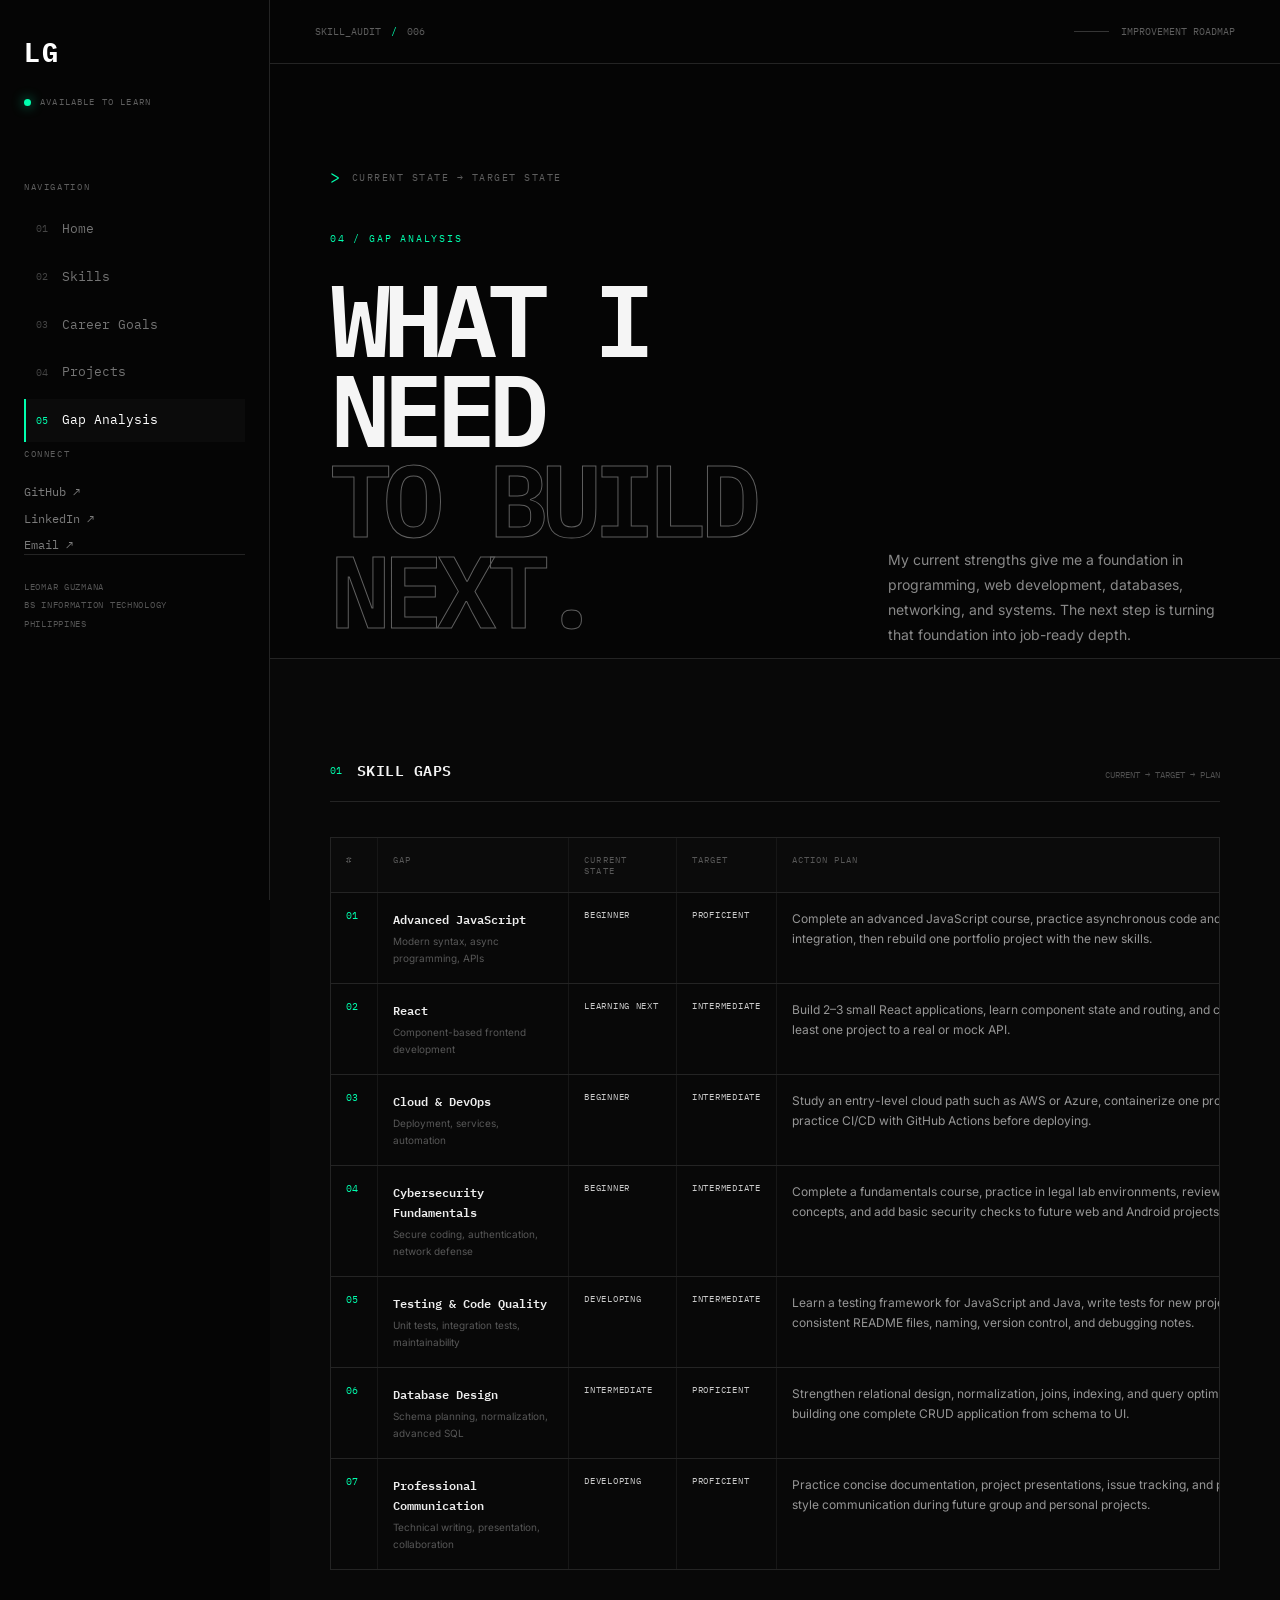
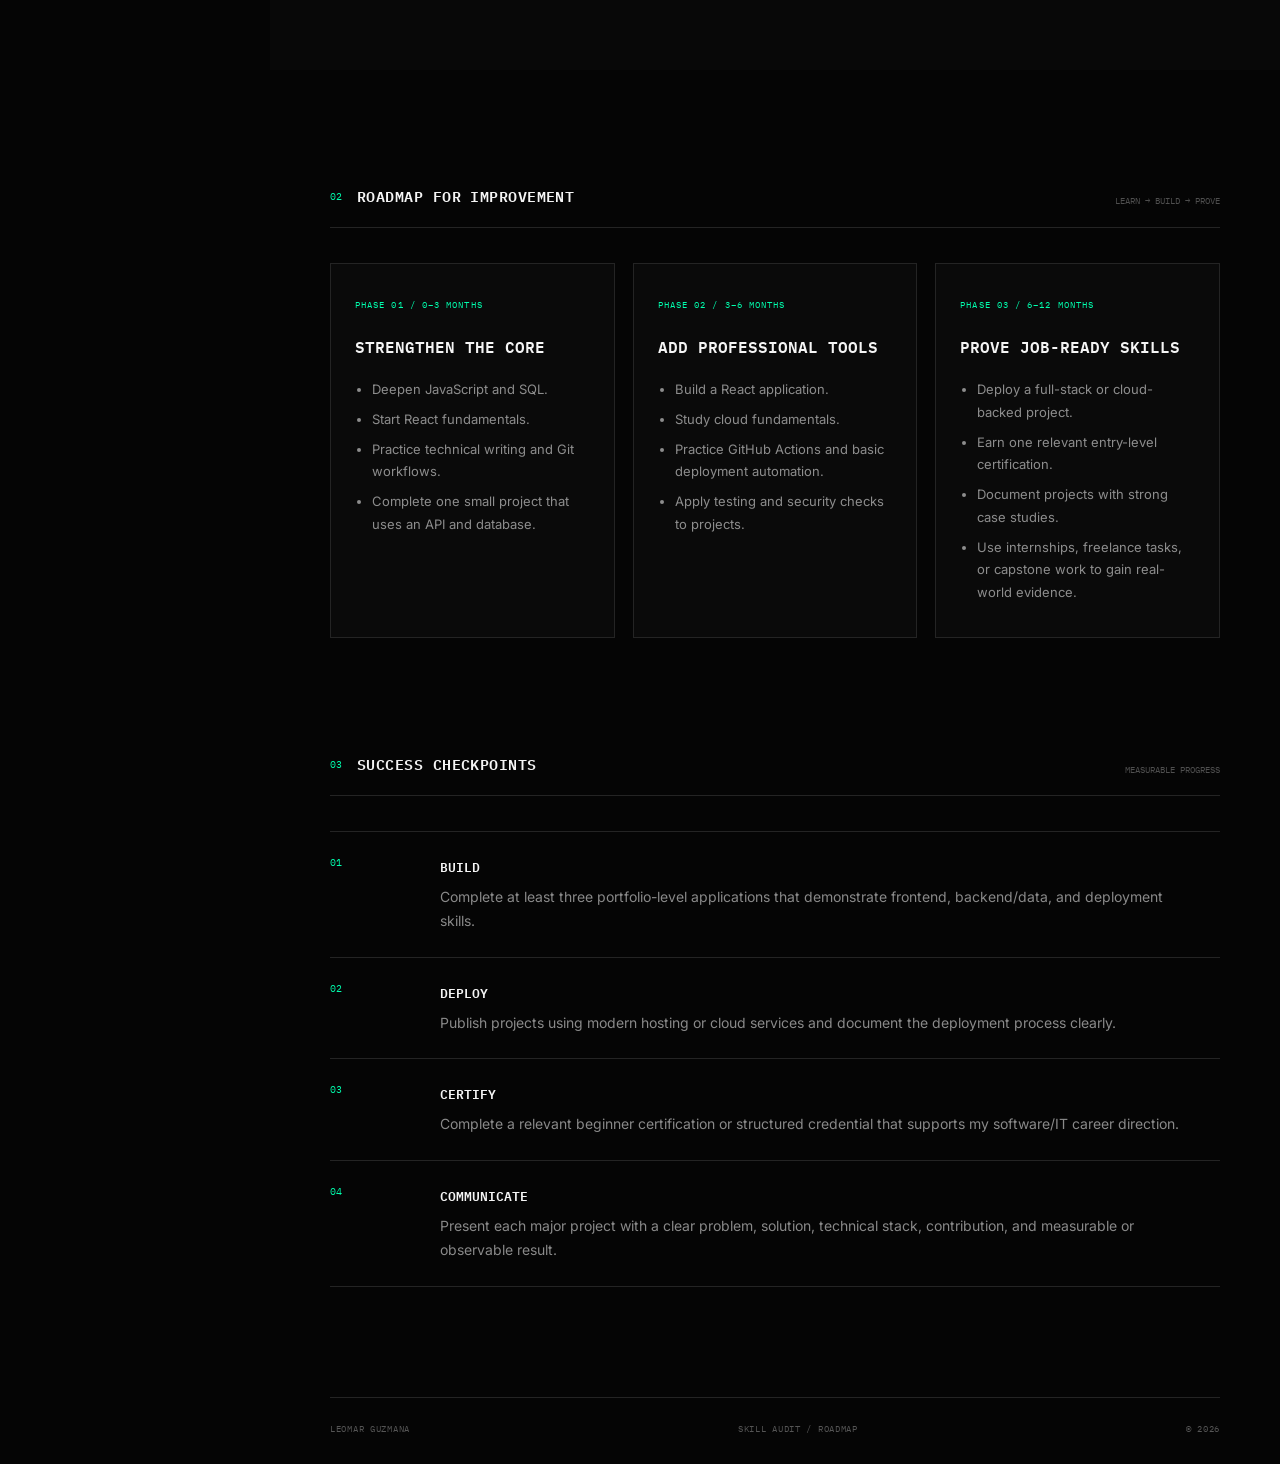
==== gap-analysis.html @ e8f3a8c8 "Update gap-analysis.html" ====
<!DOCTYPE html>
<html lang="en">
<head>
    <meta charset="UTF-8">
    <meta name="viewport" content="width=device-width, initial-scale=1.0">
    <title>Gap Analysis | Leomar Guzmana</title>
    <link rel="preconnect" href="https://fonts.googleapis.com">
    <link rel="preconnect" href="https://fonts.gstatic.com" crossorigin>
    <link href="https://fonts.googleapis.com/css2?family=IBM+Plex+Mono:wght@400;500;600;700&family=Inter:wght@400;500;600&display=swap" rel="stylesheet">
    <link rel="stylesheet" href="css/style.css">
    <link rel="stylesheet" href="css/additions.css">
</head>
<body>
    <div class="background-grid" aria-hidden="true"></div>

    <aside class="sidebar">
        <div class="sidebar-top">
            <a href="index.html" class="logo"<span class="logo-bracket"></span>LG<span class="logo-bracket"></span></a>
            <div class="sidebar-status"><span class="status-dot"></span> AVAILABLE TO LEARN</div>
        </div>

        <nav class="navigation" aria-label="Primary navigation">
            <div class="nav-title">NAVIGATION</div>
            <a href="index.html" class="nav-link"><span class="nav-number">01</span> Home</a>
            <a href="skills.html" class="nav-link"><span class="nav-number">02</span> Skills</a>
            <a href="goals.html" class="nav-link"><span class="nav-number">03</span> Career Goals</a>
            <a href="projects.html" class="nav-link"><span class="nav-number">04</span> Projects</a>
            <a href="gap-analysis.html" class="nav-link"><span class="nav-number">05</span> Gap Analysis</a>
            
        <div class="sidebar-social">

            <p class="nav-title">
                CONNECT
            </p>

            <a
                href="https://github.com/Leomar030705"
                target="_blank"
                rel="noopener noreferrer"
            >
                GitHub ↗
            </a>

            <a
                href="https://www.linkedin.com/in/leomar-guzmana-210b303a2"
                target="_blank"
                rel="noopener noreferrer"
            >
                LinkedIn ↗
            </a>

            <a href="mailto:guzmanaleomar@gmail.com">
                Email ↗
            </a>

        </div>

        <div class="sidebar-footer">
            <span>LEOMAR GUZMANA</span>
            <span>BS INFORMATION TECHNOLOGY</span>
            <span>PHILIPPINES</span>
        </div>
    </aside>

    <main class="main">
        <div class="top-bar">
            <div class="breadcrumb"><span>SKILL_AUDIT</span><span class="slash">/</span><span>006</span></div>
            <div class="top-right"><span class="top-line"></span><span>IMPROVEMENT ROADMAP</span></div>
        </div>

        <section class="hero page-hero">
            <div class="hero-label"><span class="terminal-symbol">&gt;</span> CURRENT STATE → TARGET STATE</div>
            <div class="page-hero-title-row">
                <div>
                    <div class="hero-small">04 / GAP ANALYSIS</div>
                    <h1>WHAT I NEED<br><span>TO BUILD NEXT.</span></h1>
                </div>
                <div class="hero-side-note">
                    <p>My current strengths give me a foundation in programming, web development, databases, networking, and systems. The next step is turning that foundation into job-ready depth.</p>
                </div>
            </div>
        </section>

        <section class="section gap-section">
            <div class="section-heading"><div><span class="section-index">01</span><h2>SKILL GAPS</h2></div><p>CURRENT → TARGET → PLAN</p></div>
            <div class="gap-table-wrap">
                <table class="gap-table">
                    <thead><tr><th>#</th><th>GAP</th><th>CURRENT STATE</th><th>TARGET</th><th>ACTION PLAN</th></tr></thead>
                    <tbody>
                        <tr><td>01</td><td><strong>Advanced JavaScript</strong><small>Modern syntax, async programming, APIs</small></td><td>BEGINNER</td><td>PROFICIENT</td><td>Complete an advanced JavaScript course, practice asynchronous code and API integration, then rebuild one portfolio project with the new skills.</td></tr>
                        <tr><td>02</td><td><strong>React</strong><small>Component-based frontend development</small></td><td>LEARNING NEXT</td><td>INTERMEDIATE</td><td>Build 2–3 small React applications, learn component state and routing, and connect at least one project to a real or mock API.</td></tr>
                        <tr><td>03</td><td><strong>Cloud &amp; DevOps</strong><small>Deployment, services, automation</small></td><td>BEGINNER</td><td>INTERMEDIATE</td><td>Study an entry-level cloud path such as AWS or Azure, containerize one project, and practice CI/CD with GitHub Actions before deploying.</td></tr>
                        <tr><td>04</td><td><strong>Cybersecurity Fundamentals</strong><small>Secure coding, authentication, network defense</small></td><td>BEGINNER</td><td>INTERMEDIATE</td><td>Complete a fundamentals course, practice in legal lab environments, review OWASP concepts, and add basic security checks to future web and Android projects.</td></tr>
                        <tr><td>05</td><td><strong>Testing &amp; Code Quality</strong><small>Unit tests, integration tests, maintainability</small></td><td>DEVELOPING</td><td>INTERMEDIATE</td><td>Learn a testing framework for JavaScript and Java, write tests for new projects, and use consistent README files, naming, version control, and debugging notes.</td></tr>
                        <tr><td>06</td><td><strong>Database Design</strong><small>Schema planning, normalization, advanced SQL</small></td><td>INTERMEDIATE</td><td>PROFICIENT</td><td>Strengthen relational design, normalization, joins, indexing, and query optimization by building one complete CRUD application from schema to UI.</td></tr>
                        <tr><td>07</td><td><strong>Professional Communication</strong><small>Technical writing, presentation, collaboration</small></td><td>DEVELOPING</td><td>PROFICIENT</td><td>Practice concise documentation, project presentations, issue tracking, and pull-request style communication during future group and personal projects.</td></tr>
                    </tbody>
                </table>
            </div>
        </section>

        <section class="section roadmap-section">
            <div class="section-heading"><div><span class="section-index">02</span><h2>ROADMAP FOR IMPROVEMENT</h2></div><p>LEARN → BUILD → PROVE</p></div>
            <div class="roadmap-grid">
                <article class="roadmap-card"><span class="roadmap-time">PHASE 01 / 0–3 MONTHS</span><h3>STRENGTHEN THE CORE</h3><ul><li>Deepen JavaScript and SQL.</li><li>Start React fundamentals.</li><li>Practice technical writing and Git workflows.</li><li>Complete one small project that uses an API and database.</li></ul></article>
                <article class="roadmap-card"><span class="roadmap-time">PHASE 02 / 3–6 MONTHS</span><h3>ADD PROFESSIONAL TOOLS</h3><ul><li>Build a React application.</li><li>Study cloud fundamentals.</li><li>Practice GitHub Actions and basic deployment automation.</li><li>Apply testing and security checks to projects.</li></ul></article>
                <article class="roadmap-card"><span class="roadmap-time">PHASE 03 / 6–12 MONTHS</span><h3>PROVE JOB-READY SKILLS</h3><ul><li>Deploy a full-stack or cloud-backed project.</li><li>Earn one relevant entry-level certification.</li><li>Document projects with strong case studies.</li><li>Use internships, freelance tasks, or capstone work to gain real-world evidence.</li></ul></article>
            </div>
        </section>

        <section class="section target-section">
            <div class="section-heading"><div><span class="section-index">03</span><h2>SUCCESS CHECKPOINTS</h2></div><p>MEASURABLE PROGRESS</p></div>
            <div class="checkpoint-list">
                <div class="checkpoint"><span>01</span><div><h3>BUILD</h3><p>Complete at least three portfolio-level applications that demonstrate frontend, backend/data, and deployment skills.</p></div></div>
                <div class="checkpoint"><span>02</span><div><h3>DEPLOY</h3><p>Publish projects using modern hosting or cloud services and document the deployment process clearly.</p></div></div>
                <div class="checkpoint"><span>03</span><div><h3>CERTIFY</h3><p>Complete a relevant beginner certification or structured credential that supports my software/IT career direction.</p></div></div>
                <div class="checkpoint"><span>04</span><div><h3>COMMUNICATE</h3><p>Present each major project with a clear problem, solution, technical stack, contribution, and measurable or observable result.</p></div></div>
            </div>
        </section>

        <footer class="site-footer">
            <span>LEOMAR GUZMANA</span><span>SKILL AUDIT / ROADMAP</span><span>© <span class="current-year"></span></span>
        </footer>
    </main>
    <script src="js/script.js"></script>
</body>
</html>
---- css/style.css ----
* {
    box-sizing: border-box;
    margin: 0;
    padding: 0;
}

html {
    scroll-behavior: smooth;
    background: #050505;
}

body {
    background: #050505;
    color: #f5f5f5;
    font-family: "Inter", sans-serif;
    line-height: 1.6;
    overflow-x: hidden;
}

a {
    color: inherit;
    text-decoration: none;
}

button,
input,
textarea {
    font: inherit;
}


:root {

    --background: #050505;
    --surface: #0b0b0b;
    --surface-2: #101010;

    --border: #242424;
    --border-light: #313131;

    --white: #ffffff;
    --text: #eeeeee;
    --muted: #8c8c8c;
    --muted-2: #5e5e5e;

    --green: #00ffae;
    --cyan: #55e8ff;
    --purple: #a98bff;
    --blue: #4d8dff;

    --sidebar-width: 270px;

}


.background-grid {

    position: fixed;

    inset: 0;

    pointer-events: none;

    z-index: 0;

    opacity: 0.15;

    background-image:
        linear-gradient(
            rgba(255, 255, 255, 0.035) 1px,
            transparent 1px
        ),
        linear-gradient(
            90deg,
            rgba(255, 255, 255, 0.035) 1px,
            transparent 1px
        );

    background-size: 60px 60px;

}


.sidebar {

    position: fixed;

    left: 0;
    top: 0;
    bottom: 0;

    width: var(--sidebar-width);

    background: #050505;

    border-right: 1px solid var(--border);

    padding: 30px 24px;

    display: flex;

    flex-direction: column;

    z-index: 100;

}



.sidebar-top {

    margin-bottom: 70px;

}

.logo {

    display: inline-block;

    font-family: "IBM Plex Mono", monospace;

    font-size: 27px;

    font-weight: 700;

    letter-spacing: 2px;

    color: var(--white);

    margin-bottom: 22px;

}

.logo-bracket {

    color: var(--green);

}


.sidebar-status {

    display: flex;

    align-items: center;

    gap: 9px;

    color: var(--muted-2);

    font-family: "IBM Plex Mono", monospace;

    font-size: 9px;

    letter-spacing: 0.13em;

}


.status-dot {

    width: 7px;

    height: 7px;

    background: var(--green);

    border-radius: 50%;

    box-shadow: 0 0 12px rgba(0, 255, 174, 0.7);

}




.navigation {

    margin-bottom: 45px;

}


.nav-title {

    color: var(--muted-2);

    font-family: "IBM Plex Mono", monospace;

    font-size: 9px;

    letter-spacing: 0.18em;

    margin-bottom: 14px;

}


.nav-link {

    position: relative;

    display: flex;

    align-items: center;

    gap: 14px;

    width: 100%;

    padding: 11px 10px;

    margin-bottom: 5px;

    color: #747474;

    border-left: 2px solid transparent;

    font-family: "IBM Plex Mono", monospace;

    font-size: 13px;

    transition: 0.25s ease;

}


.nav-number {

    color: #454545;

    font-size: 10px;

}


.nav-link:hover {

    color: var(--white);

    background: #0b0b0b;

}


.nav-link:hover .nav-number {

    color: var(--green);

}


.nav-link.active {

    color: var(--white);

    background: #0b0b0b;

    border-left-color: var(--green);

}


.nav-link.active .nav-number {

    color: var(--green);

}



.sidebar-social {

    display: flex;

    flex-direction: column;

    gap: 7px;

}


.sidebar-social a {

    color: #7c7c7c;

    font-family: "IBM Plex Mono", monospace;

    font-size: 12px;

    transition: 0.2s ease;

}


.sidebar-social a:hover {

    color: var(--green);

    transform: translateX(4px);

}


/* sidebar footer */

.sidebar-footer {

    margin-top: auto;

    padding-top: 25px;

    border-top: 1px solid var(--border);

    display: flex;

    flex-direction: column;

    gap: 4px;

    color: #555;

    font-family: "IBM Plex Mono", monospace;

    font-size: 9px;

    letter-spacing: 0.08em;

}


.main {

    position: relative;

    z-index: 1;

    margin-left: var(--sidebar-width);

    min-height: 100vh;

}


.top-bar {

    height: 64px;

    border-bottom: 1px solid var(--border);

    display: flex;

    align-items: center;

    justify-content: space-between;

    padding: 0 45px;

    color: var(--muted-2);

    font-family: "IBM Plex Mono", monospace;

    font-size: 10px;

}


.breadcrumb {

    display: flex;

    gap: 10px;

}


.slash {

    color: var(--green);

}


.top-right {

    display: flex;

    align-items: center;

    gap: 12px;

}


.top-line {

    display: block;

    width: 35px;

    height: 1px;

    background: #353535;

}


.hero {

    padding: 80px 60px 0;

}


.hero-label {

    display: flex;

    align-items: center;

    gap: 10px;

    color: var(--muted-2);

    font-family: "IBM Plex Mono", monospace;

    font-size: 10px;

    letter-spacing: 0.15em;

    margin-bottom: 40px;

}


.terminal-symbol {

    color: var(--green);

    font-size: 17px;

}


.hero-main {

    display: grid;

    grid-template-columns: 1.3fr 0.7fr;

    gap: 60px;

    align-items: end;

}


.hero-small {

    color: var(--green);

    font-family: "IBM Plex Mono", monospace;

    font-size: 10px;

    letter-spacing: 0.18em;

    margin-bottom: 20px;

}


.hero h1 {

    font-family: "IBM Plex Mono", monospace;

    font-size: clamp(4rem, 8vw, 9rem);

    line-height: 0.88;

    letter-spacing: -0.08em;

    font-weight: 600;

}


.hero h1 span {

    color: transparent;

    -webkit-text-stroke: 1px #6d6d6d;

}


.hero-role {

    display: flex;

    align-items: center;

    gap: 15px;

    margin-top: 35px;

}


.role-line {

    width: 45px;

    height: 1px;

    background: var(--green);

}


.hero-role p {

    color: #a0a0a0;

    font-family: "IBM Plex Mono", monospace;

    font-size: 11px;

    line-height: 1.7;

}


.terminal-card {

    border: 1px solid #292929;

    background: #080808;

    box-shadow:
        0 30px 70px rgba(0, 0, 0, 0.45);

}


.terminal-header {

    display: flex;

    align-items: center;

    justify-content: space-between;

    padding: 12px 15px;

    border-bottom: 1px solid #252525;

    color: #686868;

    font-family: "IBM Plex Mono", monospace;

    font-size: 9px;

}


.terminal-dots {

    display: flex;

    gap: 5px;

}


.terminal-dots span {

    width: 6px;

    height: 6px;

    border-radius: 50%;

    background: #414141;

}


.terminal-body {

    padding: 25px 22px;

    font-family: "IBM Plex Mono", monospace;

    font-size: 11px;

}


.terminal-body p {

    margin-bottom: 11px;

    color: #666;

}


.terminal-key {

    color: var(--cyan);

}


.terminal-value {

    color: #d8d8d8;

}


.terminal-green {

    color: var(--green);

}


.terminal-cursor {

    margin-top: 18px;

    color: var(--green);

    animation: cursorBlink 1s infinite;

}


@keyframes cursorBlink {

    0%,
    45% {
        opacity: 1;
    }

    46%,
    100% {
        opacity: 0;
    }

}


.hero-introduction {

    margin-top: 75px;

    padding: 25px 0;

    border-top: 1px solid var(--border);

    border-bottom: 1px solid var(--border);

    display: grid;

    grid-template-columns: 100px 1fr;

    gap: 30px;

}


.intro-number {

    color: var(--green);

    font-family: "IBM Plex Mono", monospace;

    font-size: 10px;

}


.hero-introduction p {

    max-width: 760px;

    color: #999;

    font-size: 16px;

}


.section {

    padding: 115px 60px 0;

}


.section-heading {

    display: flex;

    justify-content: space-between;

    align-items: end;

    margin-bottom: 35px;

    padding-bottom: 18px;

    border-bottom: 1px solid var(--border);

}


.section-heading > div {

    display: flex;

    align-items: center;

    gap: 15px;

}


.section-index {

    color: var(--green);

    font-family: "IBM Plex Mono", monospace;

    font-size: 10px;

}


.section-heading h2 {

    font-family: "IBM Plex Mono", monospace;

    font-size: 15px;

    font-weight: 600;

    letter-spacing: 0.03em;

}


.section-heading p {

    color: #4f4f4f;

    font-family: "IBM Plex Mono", monospace;

    font-size: 9px;

}


.project-bento {

    display: grid;

    grid-template-columns: repeat(2, minmax(0, 1fr));

    gap: 18px;

}


.project {

    position: relative;

    min-height: 330px;

    padding: 28px;

    background: rgba(10, 10, 10, 0.88);

    border: 1px solid #242424;

    overflow: hidden;

    transition:
        transform 0.3s ease,
        border-color 0.3s ease,
        background 0.3s ease;

}


.project::after {

    content: "";

    position: absolute;

    right: -70px;
    bottom: -80px;

    width: 190px;
    height: 190px;

    border-radius: 50%;

    border: 1px solid #1f1f1f;

    transition: 0.3s ease;

}


.project:hover {

    transform: translateY(-5px);

    border-color: #414141;

    background: #0d0d0d;

}


.project:hover::after {

    border-color: rgba(0, 255, 174, 0.35);

}


.project-large {

    min-height: 400px;

}


.project-wide {

    grid-column: span 2;

}


.project-number {

    position: absolute;

    right: 25px;
    top: 22px;

    color: #343434;

    font-family: "IBM Plex Mono", monospace;

    font-size: 10px;

}


.project-type {

    color: #555;

    font-family: "IBM Plex Mono", monospace;

    font-size: 9px;

    letter-spacing: 0.15em;

}


.project-content {

    position: absolute;

    left: 28px;
    right: 28px;
    bottom: 75px;

}


.project-icon {

    width: 48px;
    height: 48px;

    display: grid;

    place-items: center;

    margin-bottom: 20px;

    color: #fff;

    font-family: "IBM Plex Mono", monospace;

    font-size: 12px;

    font-weight: 600;

}


.green-bg {

    background: #075b44;

}


.blue-bg {

    background: #19458c;

}


.cyan-bg {

    background: #176978;

}


.purple-bg {

    background: #4d388c;

}


.project h3 {

    font-family: "IBM Plex Mono", monospace;

    font-size: 23px;

    line-height: 1.2;

    margin-bottom: 12px;

}


.project p {

    color: #858585;

    font-size: 13px;

    max-width: 560px;

}


.project-tags {

    position: absolute;

    left: 28px;
    bottom: 25px;

    display: flex;

    flex-wrap: wrap;

    gap: 8px;

}


.project-tags span {

    padding: 6px 9px;

    border: 1px solid #2b2b2b;

    background: #0c0c0c;

    color: #797979;

    font-family: "IBM Plex Mono", monospace;

    font-size: 8px;

}


.about-section {

    margin-top: 115px;

    padding: 75px 60px;

    display: grid;

    grid-template-columns: 1fr 1fr;

    gap: 80px;

    border-top: 1px solid var(--border);

    border-bottom: 1px solid var(--border);

    background: #080808;

}


.about-left h2 {

    margin-top: 20px;

    font-family: "IBM Plex Mono", monospace;

    font-size: clamp(3rem, 5vw, 6rem);

    line-height: 0.9;

    letter-spacing: -0.07em;

}


.about-left h2 span {

    color: transparent;

    -webkit-text-stroke: 1px #656565;

}


.about-right {

    padding-top: 10px;

}


.about-right p {

    max-width: 610px;

    color: #858585;

    font-size: 15px;

    margin-bottom: 20px;

}


.about-right .about-lead {

    color: #eee;

    font-size: 20px;

    line-height: 1.5;

}


.contact-section {

    padding: 110px 60px;

}


.contact-label {

    color: var(--green);

    font-family: "IBM Plex Mono", monospace;

    font-size: 9px;

    letter-spacing: 0.15em;

    margin-bottom: 40px;

}


.contact-main {

    display: grid;

    grid-template-columns: 1fr 1fr;

    gap: 70px;

}


.contact-main h2 {

    font-family: "IBM Plex Mono", monospace;

    font-size: clamp(3.5rem, 7vw, 8rem);

    line-height: 0.88;

    letter-spacing: -0.08em;

}


.contact-main h2 span {

    color: transparent;

    -webkit-text-stroke: 1px #606060;

}


.contact-links {

    display: flex;

    flex-direction: column;

}


.contact-links a {

    padding: 17px 0;

    border-bottom: 1px solid #242424;

    transition: 0.2s ease;

}


.contact-links a:first-child {

    border-top: 1px solid #242424;

}


.contact-links a:hover {

    padding-left: 8px;

    border-color: var(--green);

}


.contact-links span {

    display: block;

    color: #555;

    font-family: "IBM Plex Mono", monospace;

    font-size: 8px;

    letter-spacing: 0.15em;

    margin-bottom: 5px;

}


.contact-links strong {

    font-family: "IBM Plex Mono", monospace;

    font-size: 12px;

    font-weight: 500;

    color: #ddd;

}



.footer {

    margin-top: 30px;

    padding: 25px 60px;

    border-top: 1px solid var(--border);

    display: flex;

    justify-content: space-between;

    gap: 30px;

    color: #4d4d4d;

    font-family: "IBM Plex Mono", monospace;

    font-size: 8px;

    letter-spacing: 0.08em;

}


.footer strong {

    display: block;

    color: #868686;

    margin-bottom: 4px;

}


.footer span {

    display: block;

}



.page-hero {

    padding: 100px 60px 70px;

    border-bottom: 1px solid var(--border);

}


.page-hero h1 {

    margin-top: 25px;

    margin-bottom: 25px;

    font-family: "IBM Plex Mono", monospace;

    font-size: clamp(4rem, 8vw, 8rem);

    line-height: 0.88;

    letter-spacing: -0.08em;

    max-width: 1000px;

}


.page-hero h1 span {

    color: transparent;

    -webkit-text-stroke: 1px #5f5f5f;

}


.page-hero > p {

    max-width: 730px;

    color: #858585;

    font-size: 15px;

}



.skill-overview {

    padding: 65px 60px;

    border-bottom: 1px solid var(--border);

}


.overview-title {

    display: flex;

    justify-content: space-between;

    margin-bottom: 25px;

}


.overview-title span {

    color: #aaa;

    font-family: "IBM Plex Mono", monospace;

    font-size: 10px;

}


.overview-title p {

    color: #454545;

    font-family: "IBM Plex Mono", monospace;

    font-size: 9px;

}


.scale {

    display: grid;

    grid-template-columns: repeat(5, 1fr);

    gap: 8px;

}


.scale-item {

    padding: 18px;

    border: 1px solid #222;

    background: #080808;

}


.scale-item span {

    display: block;

    color: #444;

    font-family: "IBM Plex Mono", monospace;

    font-size: 9px;

    margin-bottom: 10px;

}


.scale-item strong {

    color: #757575;

    font-family: "IBM Plex Mono", monospace;

    font-size: 9px;

}


.scale-item.current {

    border-color: rgba(0, 255, 174, 0.35);

}


.scale-item.current span,
.scale-item.current strong {

    color: var(--green);

}



.skill-group {

    padding: 80px 60px;

    border-bottom: 1px solid var(--border);

}


.skill-group-head {

    display: flex;

    gap: 25px;

    align-items: flex-start;

    margin-bottom: 30px;

}


.skill-group-head > span {

    color: var(--green);

    font-family: "IBM Plex Mono", monospace;

    font-size: 10px;

    padding-top: 4px;

}


.skill-group-head p {

    color: #4f4f4f;

    font-family: "IBM Plex Mono", monospace;

    font-size: 8px;

    letter-spacing: 0.15em;

    margin-bottom: 8px;

}


.skill-group-head h2 {

    font-family: "IBM Plex Mono", monospace;

    font-size: 25px;

}


.skill-grid {

    display: grid;

    grid-template-columns: repeat(3, 1fr);

    gap: 14px;

}


.skill-item {

    padding: 25px;

    background: #090909;

    border: 1px solid #222;

    transition: 0.25s ease;

}


.skill-item:hover {

    border-color: #414141;

    transform: translateY(-3px);

}


.skill-top {

    display: flex;

    justify-content: space-between;

    align-items: flex-start;

    gap: 20px;

    margin-bottom: 20px;

}


.skill-top h3 {

    font-family: "IBM Plex Mono", monospace;

    font-size: 16px;

}


.skill-level {

    flex-shrink: 0;

    color: var(--green);

    font-family: "IBM Plex Mono", monospace;

    font-size: 7px;

    border: 1px solid rgba(0, 255, 174, 0.3);

    padding: 5px 7px;

}


.skill-meter {

    height: 2px;

    background: #252525;

    margin-bottom: 20px;

}


.skill-meter span {

    display: block;

    height: 100%;

    background: var(--green);

}


.skill-item p {

    color: #777;

    font-size: 12px;

}


.gap-section {

    padding: 100px 60px;

    background: #080808;

}


.gap-title {

    display: flex;

    align-items: end;

    justify-content: space-between;

    margin-bottom: 45px;

}


.gap-title > span {

    color: var(--green);

    font-family: "IBM Plex Mono", monospace;

    font-size: 10px;

}


.gap-title h2 {

    font-family: "IBM Plex Mono", monospace;

    font-size: clamp(3rem, 6vw, 6rem);

    line-height: 0.9;

    letter-spacing: -0.07em;

}


.gap-title h2 span {

    color: transparent;

    -webkit-text-stroke: 1px #5e5e5e;

}


.gap-grid {

    display: grid;

    grid-template-columns: repeat(4, 1fr);

    gap: 14px;

}


.gap-grid article {

    padding: 24px;

    border-top: 1px solid #303030;

}


.gap-grid article > span {

    display: block;

    color: var(--green);

    font-family: "IBM Plex Mono", monospace;

    font-size: 9px;

    margin-bottom: 20px;

}


.gap-grid h3 {

    font-family: "IBM Plex Mono", monospace;

    font-size: 16px;

    margin-bottom: 12px;

}


.gap-grid p {

    color: #727272;

    font-size: 12px;

}



.roadmap {

    padding: 90px 60px;

}


.roadmap-header {

    display: flex;

    justify-content: space-between;

    padding-bottom: 20px;

    border-bottom: 1px solid var(--border);

    margin-bottom: 10px;

}


.roadmap-header span,
.roadmap-header p {

    color: #555;

    font-family: "IBM Plex Mono", monospace;

    font-size: 9px;

    letter-spacing: 0.12em;

}


.roadmap-item {

    display: grid;

    grid-template-columns: 160px 1fr;

    gap: 60px;

    padding: 55px 0;

    border-bottom: 1px solid var(--border);

}


.roadmap-side span {

    display: block;

    color: var(--green);

    font-family: "IBM Plex Mono", monospace;

    font-size: 34px;

    font-weight: 600;

    margin-bottom: 8px;

}


.roadmap-side small {

    color: #4d4d4d;

    font-family: "IBM Plex Mono", monospace;

    font-size: 8px;

}


.roadmap-content {

    max-width: 850px;

}


.roadmap-label {

    color: var(--green);

    font-family: "IBM Plex Mono", monospace;

    font-size: 9px;

    letter-spacing: 0.15em;

    margin-bottom: 15px;

}


.roadmap-content h2 {

    font-family: "IBM Plex Mono", monospace;

    font-size: clamp(2rem, 4vw, 4rem);

    line-height: 1;

    letter-spacing: -0.06em;

    margin-bottom: 25px;

}


.roadmap-content > p {

    color: #818181;

    max-width: 720px;

    font-size: 14px;

}


.goal-list {

    display: grid;

    grid-template-columns: repeat(3, 1fr);

    margin-top: 35px;

    border-top: 1px solid #242424;

}


.goal-list > div {

    padding: 20px 15px 10px 0;

    border-right: 1px solid #242424;

    margin-right: 15px;

}


.goal-list > div:last-child {

    border-right: 0;

}


.goal-list span {

    display: block;

    color: #4b4b4b;

    font-family: "IBM Plex Mono", monospace;

    font-size: 8px;

    margin-bottom: 12px;

}


.goal-list strong {

    color: #bdbdbd;

    font-family: "IBM Plex Mono", monospace;

    font-size: 10px;

    font-weight: 500;

}



.industry-section {

    padding: 90px 60px;

    display: grid;

    grid-template-columns: 220px 1fr;

    gap: 80px;

    border-top: 1px solid var(--border);

    border-bottom: 1px solid var(--border);

    background: #080808;

}


.industry-label {

    color: var(--green);

    font-family: "IBM Plex Mono", monospace;

    font-size: 9px;

    letter-spacing: 0.14em;

}


.industry-content h2 {

    font-family: "IBM Plex Mono", monospace;

    font-size: clamp(2.5rem, 5vw, 5rem);

    line-height: 0.94;

    letter-spacing: -0.07em;

    margin-bottom: 30px;

}


.industry-content h2 span {

    color: transparent;

    -webkit-text-stroke: 1px #5d5d5d;

}


.industry-content p {

    color: #7d7d7d;

    max-width: 700px;

    font-size: 14px;

}



.development-section {

    padding: 100px 60px;

}


.development-header {

    display: flex;

    justify-content: space-between;

    margin-bottom: 40px;

}


.development-header span,
.development-header p {

    color: #505050;

    font-family: "IBM Plex Mono", monospace;

    font-size: 9px;

}


.development-grid {

    display: grid;

    grid-template-columns: repeat(4, 1fr);

    border-top: 1px solid var(--border);

    border-bottom: 1px solid var(--border);

}


.development-grid article {

    min-height: 300px;

    padding: 30px;

    border-right: 1px solid var(--border);

}


.development-grid article:last-child {

    border-right: 0;

}


.development-number {

    display: block;

    color: var(--green);

    font-family: "IBM Plex Mono", monospace;

    font-size: 10px;

    margin-bottom: 55px;

}


.development-grid h3 {

    font-family: "IBM Plex Mono", monospace;

    font-size: 24px;

    margin-bottom: 15px;

}


.development-grid p {

    color: #737373;

    font-size: 12px;

}


.motivation {

    padding: 100px 60px;

    display: grid;

    grid-template-columns: 1fr 1fr;

    gap: 80px;

    border-top: 1px solid var(--border);

    background: #080808;

}


.motivation h2 {

    margin-top: 20px;

    font-family: "IBM Plex Mono", monospace;

    font-size: clamp(3rem, 5vw, 5rem);

    line-height: 0.9;

    letter-spacing: -0.07em;

}


.motivation h2 span {

    color: transparent;

    -webkit-text-stroke: 1px #626262;

}


.motivation-text p {

    color: #818181;

    font-size: 15px;

    max-width: 680px;

    margin-bottom: 22px;

}


.motivation-text p:first-child {

    color: #e5e5e5;

    font-size: 20px;

}


@media (max-width: 1150px) {

    :root {
        --sidebar-width: 230px;
    }

    .hero,
    .section,
    .about-section,
    .contact-section,
    .page-hero,
    .skill-overview,
    .skill-group,
    .gap-section,
    .roadmap,
    .industry-section,
    .development-section,
    .motivation {
        padding-left: 40px;
        padding-right: 40px;
    }

    .hero-main {
        grid-template-columns: 1fr;
    }

    .hero-right {
        max-width: 600px;
    }

    .skill-grid {
        grid-template-columns: repeat(2, 1fr);
    }

    .gap-grid {
        grid-template-columns: repeat(2, 1fr);
    }

    .development-grid {
        grid-template-columns: repeat(2, 1fr);
    }

    .development-grid article:nth-child(2) {
        border-right: 0;
    }

    .development-grid article:nth-child(-n+2) {
        border-bottom: 1px solid var(--border);
    }

}


@media (max-width: 850px) {

    :root {
        --sidebar-width: 200px;
    }

    .top-bar {
        padding: 0 25px;
    }

    .hero h1 {
        font-size: clamp(3.4rem, 10vw, 6rem);
    }

    .project-bento {
        grid-template-columns: 1fr;
    }

    .project-wide {
        grid-column: auto;
    }

    .about-section,
    .contact-main,
    .motivation {
        grid-template-columns: 1fr;
        gap: 45px;
    }

    .roadmap-item {
        grid-template-columns: 100px 1fr;
        gap: 35px;
    }

    .industry-section {
        grid-template-columns: 1fr;
        gap: 25px;
    }

    .goal-list {
        grid-template-columns: 1fr;
    }

    .goal-list > div {
        border-right: 0;
        border-bottom: 1px solid #242424;
        padding-bottom: 15px;
        margin-right: 0;
    }

    .goal-list > div:last-child {
        border-bottom: 0;
    }

}



@media (max-width: 650px) {

    :root {
        --sidebar-width: 0px;
    }


    body {
        overflow-x: hidden;
    }


    .sidebar {

        position: relative;

        width: 100%;

        height: auto;

        padding: 20px;

        border-right: 0;

        border-bottom: 1px solid var(--border);

    }


    .sidebar-top {

        margin-bottom: 25px;

        display: flex;

        justify-content: space-between;

        align-items: center;

    }


    .sidebar-status {

        font-size: 8px;

    }


    .navigation {

        margin-bottom: 25px;

    }


    .nav-title {

        margin-bottom: 8px;

    }


    .nav-link {

        display: inline-flex;

        width: auto;

        margin-right: 5px;

        padding: 9px;

        border-left: 0;

        border-bottom: 2px solid transparent;

    }


    .nav-link.active {

        border-left: 0;

        border-bottom-color: var(--green);

    }


    .sidebar-social {

        display: none;

    }


    .sidebar-footer {

        display: none;

    }


    .top-bar {

        height: 50px;

        padding: 0 20px;

    }


    .top-right span:first-child {

        display: none;

    }


    .top-line {

        display: none;

    }


    .hero,
    .section,
    .about-section,
    .contact-section,
    .page-hero,
    .skill-overview,
    .skill-group,
    .gap-section,
    .roadmap,
    .industry-section,
    .development-section,
    .motivation {

        padding-left: 20px;
        padding-right: 20px;

    }


    .hero {

        padding-top: 60px;

    }


    .hero-main {

        gap: 45px;

    }


    .hero h1 {

        font-size: clamp(3.1rem, 16vw, 5rem);

    }


    .hero-introduction {

        grid-template-columns: 1fr;

        gap: 12px;

    }


    .section,
    .skill-group,
    .roadmap,
    .development-section {

        padding-top: 75px;

    }


    .section-heading {

        align-items: flex-start;

        flex-direction: column;

        gap: 12px;

    }


    .skill-grid {

        grid-template-columns: 1fr;

    }


    .scale {

        grid-template-columns: 1fr;

    }


    .scale-item {

        display: flex;

        justify-content: space-between;

        align-items: center;

    }


    .scale-item span {

        margin-bottom: 0;

    }


    .gap-grid {

        grid-template-columns: 1fr;

    }


    .gap-title {

        flex-direction: column;

        align-items: flex-start;

        gap: 20px;

    }


    .roadmap-item {

        grid-template-columns: 1fr;

        gap: 25px;

    }


    .roadmap-side {

        display: flex;

        align-items: baseline;

        gap: 15px;

    }


    .roadmap-side span {

        margin-bottom: 0;

    }


    .development-grid {

        grid-template-columns: 1fr;

    }


    .development-grid article {

        border-right: 0;

        border-bottom: 1px solid var(--border);

    }


    .development-grid article:last-child {

        border-bottom: 0;

    }


    .footer {

        padding: 25px 20px;

        flex-direction: column;

        gap: 15px;

    }


    .contact-section {

        padding-top: 80px;

        padding-bottom: 80px;

    }

}



@media (max-width: 420px) {

    .logo {
        font-size: 24px;
    }

    .hero h1 {
        font-size: 3rem;
    }

    .page-hero h1 {
        font-size: 3rem;
    }

    .about-left h2,
    .motivation h2 {
        font-size: 3rem;
    }

    .contact-main h2 {
        font-size: 3.4rem;
    }

    .project {
        min-height: 360px;
    }

}
---- css/additions.css ----
/* =========================
   Portfolio additions
   Add the rules below to the end of css/style.css
   ========================= */

.page-hero { padding-bottom: 0; }

.page-hero-title-row {
    display: grid;
    grid-template-columns: minmax(0, 1.2fr) minmax(260px, 0.8fr);
    gap: 60px;
    align-items: end;
}

.hero-side-note {
    max-width: 420px;
    padding: 0 0 10px;
}

.hero-side-note p {
    color: #898989;
    font-size: 14px;
    line-height: 1.8;
}

.case-grid {
    display: grid;
    grid-template-columns: repeat(2, minmax(0, 1fr));
    gap: 18px;
}

.case-card {
    border: 1px solid var(--border);
    background: rgba(10,10,10,.9);
    transition: transform .25s ease, border-color .25s ease;
}

.case-card:hover { transform: translateY(-5px); border-color: #414141; }

.case-top {
    display: flex;
    justify-content: space-between;
    align-items: center;
    padding: 16px 20px;
    border-bottom: 1px solid var(--border);
    font-family: "IBM Plex Mono", monospace;
    font-size: 9px;
    letter-spacing: .14em;
    color: #555;
}

.case-index { color: var(--green); }
.case-body { padding: 26px 24px 28px; }
.case-role { color: var(--green); font-family: "IBM Plex Mono", monospace; font-size: 9px; letter-spacing: .12em; margin-bottom: 12px; }
.case-body h2 { font-family: "IBM Plex Mono", monospace; font-size: 24px; line-height: 1.2; margin-bottom: 12px; }
.case-summary { color: #999; font-size: 14px; line-height: 1.75; margin-bottom: 24px; }
.case-block { margin-top: 20px; padding-top: 16px; border-top: 1px solid #191919; }
.case-block h3 { font-family: "IBM Plex Mono", monospace; font-size: 9px; color: var(--muted-2); letter-spacing: .14em; margin-bottom: 8px; }
.case-block p { color: #a2a2a2; font-size: 13px; line-height: 1.75; }
.tag-row { display: flex; flex-wrap: wrap; gap: 7px; }
.tag-row span { border: 1px solid #292929; background: #0b0b0b; color: #bcbcbc; padding: 5px 8px; font: 9px "IBM Plex Mono", monospace; letter-spacing: .04em; }
.evidence { display: flex; flex-wrap: wrap; gap: 14px; align-items: center; margin-top: 24px; padding-top: 16px; border-top: 1px solid #191919; font: 9px "IBM Plex Mono", monospace; letter-spacing: .12em; }
.evidence span { color: #4f4f4f; }
.evidence a { color: var(--green); }
.evidence a:hover { color: var(--white); }

.documentation-grid { display: grid; grid-template-columns: repeat(3, minmax(0, 1fr)); border-top: 1px solid var(--border); border-left: 1px solid var(--border); }
.documentation-grid > div { padding: 26px 24px; border-right: 1px solid var(--border); border-bottom: 1px solid var(--border); }
.doc-number { color: var(--green); font: 10px "IBM Plex Mono", monospace; }
.documentation-grid h3 { margin: 14px 0 10px; font: 600 12px "IBM Plex Mono", monospace; }
.documentation-grid p { color: #858585; font-size: 13px; line-height: 1.7; }

.gap-table-wrap { overflow-x: auto; border: 1px solid var(--border); }
.gap-table { width: 100%; border-collapse: collapse; min-width: 980px; }
.gap-table th, .gap-table td { padding: 16px 15px; border-bottom: 1px solid var(--border); border-right: 1px solid #171717; text-align: left; vertical-align: top; }
.gap-table th { background: #0b0b0b; color: #575757; font: 9px "IBM Plex Mono", monospace; letter-spacing: .12em; }
.gap-table td { color: #969696; font-size: 12px; line-height: 1.7; }
.gap-table td:first-child { width: 46px; color: var(--green); font: 10px "IBM Plex Mono", monospace; }
.gap-table td:nth-child(3), .gap-table td:nth-child(4) { white-space: nowrap; color: #c9c9c9; font: 9px "IBM Plex Mono", monospace; letter-spacing: .08em; }
.gap-table strong { display: block; color: #eee; font: 600 12px "IBM Plex Mono", monospace; }
.gap-table small { display: block; color: #575757; margin-top: 4px; font-size: 10px; }
.gap-table tr:last-child td { border-bottom: 0; }

.roadmap-grid { display: grid; grid-template-columns: repeat(3, minmax(0,1fr)); gap: 18px; }
.roadmap-card { border: 1px solid var(--border); background: #0a0a0a; padding: 26px 24px; min-height: 260px; }
.roadmap-time { color: var(--green); font: 9px "IBM Plex Mono", monospace; letter-spacing: .12em; }
.roadmap-card h3 { font: 600 16px "IBM Plex Mono", monospace; margin: 18px 0 18px; }
.roadmap-card ul { margin: 0; padding-left: 17px; }
.roadmap-card li { color: #8d8d8d; font-size: 13px; line-height: 1.75; margin-bottom: 7px; }

.checkpoint-list { border-top: 1px solid var(--border); }
.checkpoint { display: grid; grid-template-columns: 90px 1fr; gap: 20px; padding: 24px 0; border-bottom: 1px solid var(--border); }
.checkpoint > span { color: var(--green); font: 10px "IBM Plex Mono", monospace; }
.checkpoint h3 { font: 600 13px "IBM Plex Mono", monospace; margin-bottom: 7px; }
.checkpoint p { color: #898989; font-size: 14px; line-height: 1.7; max-width: 760px; }

.site-footer { margin: 110px 60px 0; padding: 25px 0 30px; border-top: 1px solid var(--border); display: flex; justify-content: space-between; gap: 20px; color: #555; font: 9px "IBM Plex Mono", monospace; letter-spacing: .08em; }

@media (max-width: 1000px) {
    .page-hero-title-row { grid-template-columns: 1fr; gap: 30px; }
    .case-grid, .roadmap-grid { grid-template-columns: 1fr; }
    .documentation-grid { grid-template-columns: 1fr; }
}

@media (max-width: 700px) {
    .main { margin-left: 0; }
    .sidebar { position: relative; width: 100%; height: auto; border-right: 0; border-bottom: 1px solid var(--border); padding: 18px; }
    .sidebar-top { margin-bottom: 25px; }
    .navigation { margin-bottom: 20px; }
    .sidebar-social, .sidebar-footer { display: none; }
    .top-bar { padding: 0 20px; }
    .hero, .section { padding-left: 20px; padding-right: 20px; }
    .hero h1 { font-size: clamp(3rem, 15vw, 5rem); }
    .site-footer { margin-left: 20px; margin-right: 20px; flex-direction: column; }
    .checkpoint { grid-template-columns: 45px 1fr; gap: 12px; }
}
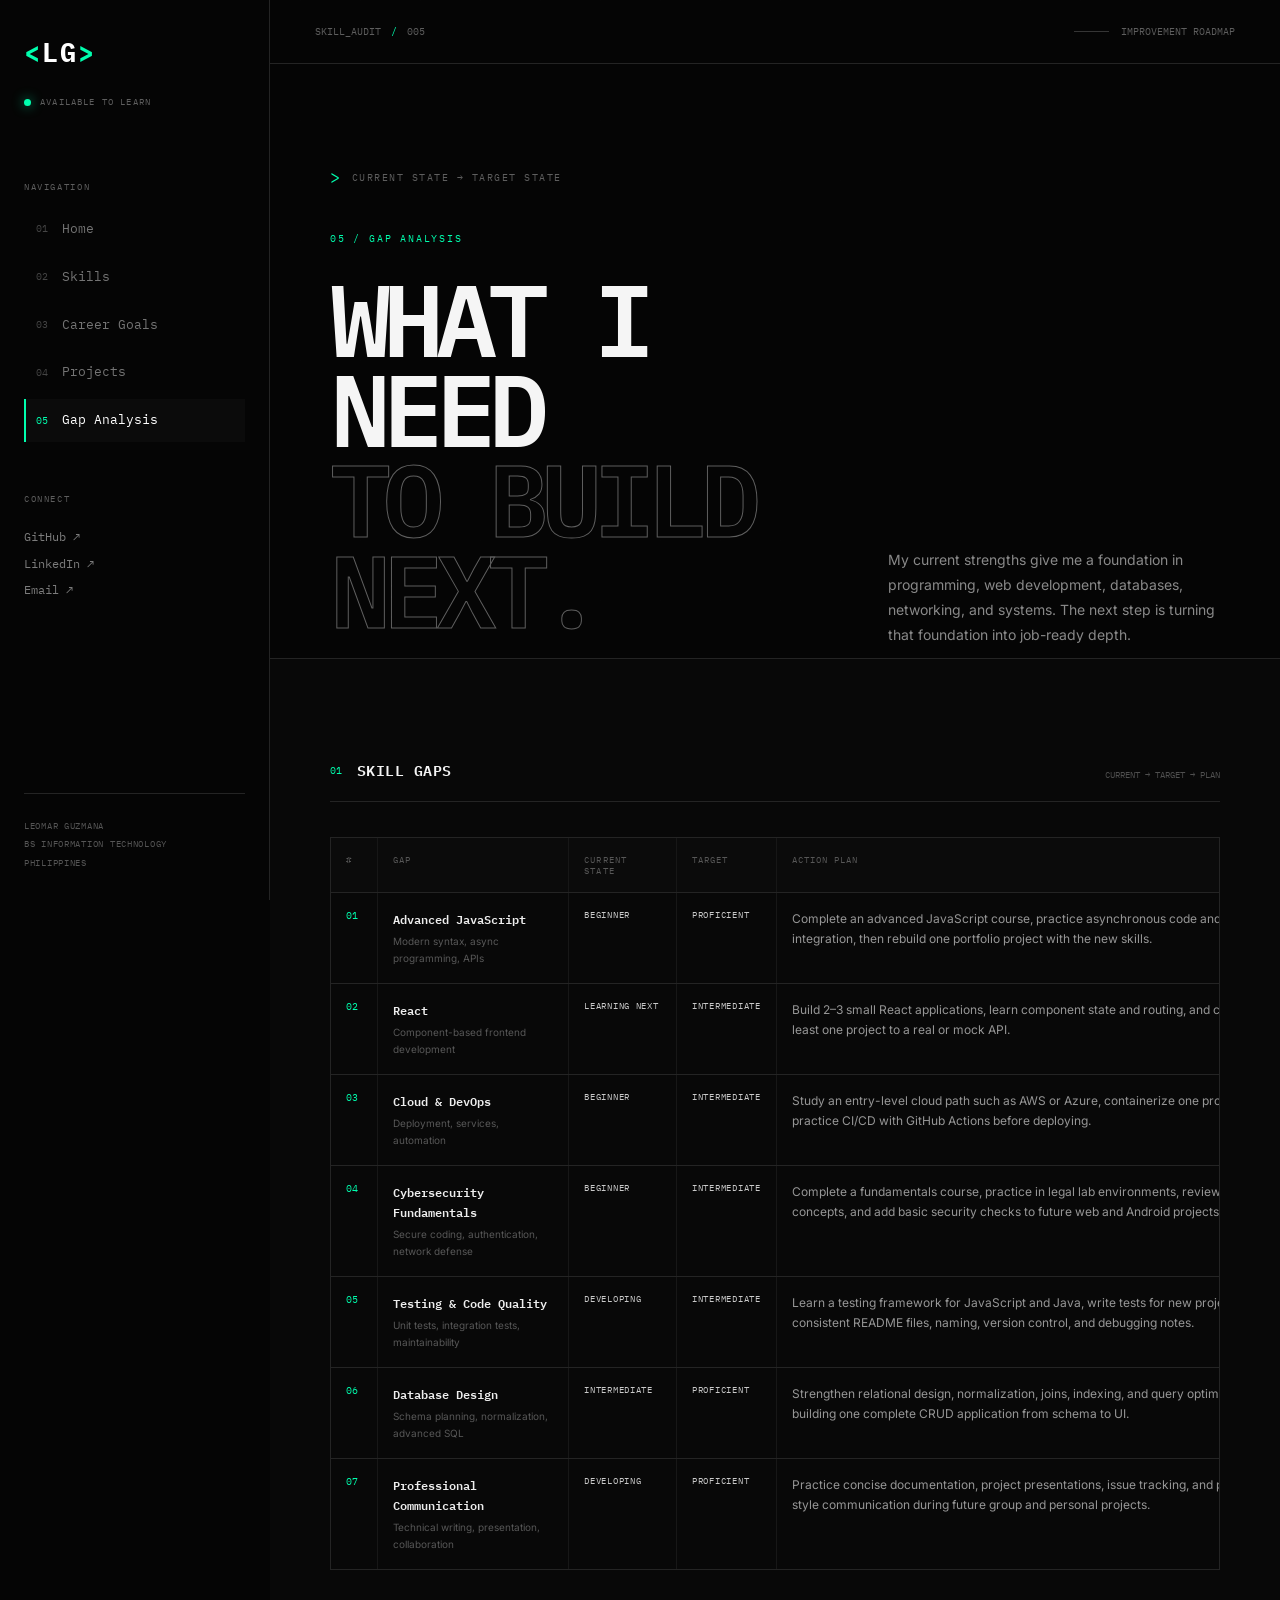
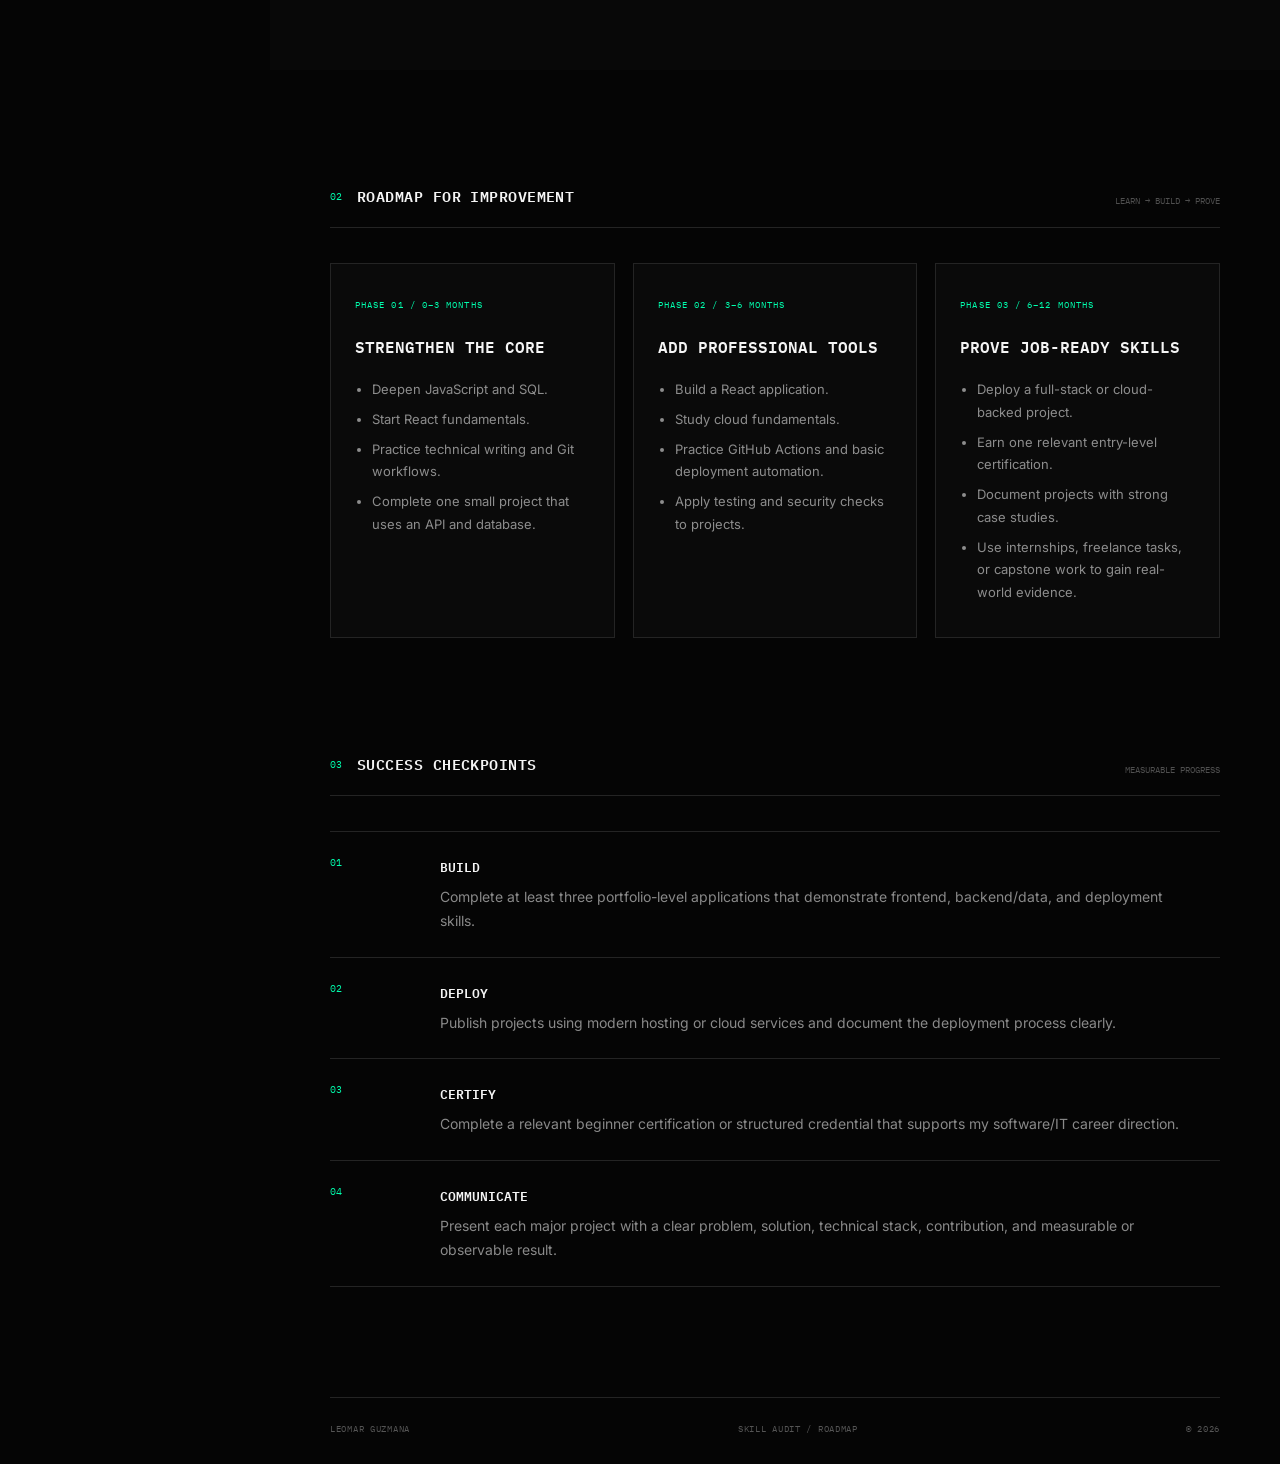
==== commit 4ae31d07: "Update gap-analysis.html" ====
--- a/gap-analysis.html
+++ b/gap-analysis.html
@@ -3,30 +3,102 @@
 <head>
     <meta charset="UTF-8">
     <meta name="viewport" content="width=device-width, initial-scale=1.0">
+
     <title>Gap Analysis | Leomar Guzmana</title>
+
+    <meta
+        name="description"
+        content="Leomar Guzmana — BSIT student, aspiring software developer and IT professional."
+    >
+
+    <!-- Google Fonts -->
     <link rel="preconnect" href="https://fonts.googleapis.com">
     <link rel="preconnect" href="https://fonts.gstatic.com" crossorigin>
-    <link href="https://fonts.googleapis.com/css2?family=IBM+Plex+Mono:wght@400;500;600;700&family=Inter:wght@400;500;600&display=swap" rel="stylesheet">
+
+    <link
+        href="https://fonts.googleapis.com/css2?family=IBM+Plex+Mono:wght@400;500;600;700&family=Inter:wght@400;500;600;700;800&display=swap"
+        rel="stylesheet"
+    >
+
+    <!-- Main stylesheet -->
     <link rel="stylesheet" href="css/style.css">
+
+    <!-- Additional page stylesheet -->
     <link rel="stylesheet" href="css/additions.css">
 </head>
+
 <body>
+
+    <!-- Background grid -->
     <div class="background-grid" aria-hidden="true"></div>
 
+
+    <!-- =========================
+         SIDEBAR
+    ========================== -->
+
     <aside class="sidebar">
+
+        <!-- Sidebar top -->
         <div class="sidebar-top">
-            <a href="index.html" class="logo"<span class="logo-bracket"></span>LG<span class="logo-bracket"></span></a>
-            <div class="sidebar-status"><span class="status-dot"></span> AVAILABLE TO LEARN</div>
+
+            <!-- Logo -->
+            <a href="index.html" class="logo">
+                <span class="logo-bracket">&lt;</span>LG<span class="logo-bracket">&gt;</span>
+            </a>
+
+            <!-- Status -->
+            <div class="sidebar-status">
+                <span class="status-dot"></span>
+                AVAILABLE TO LEARN
+            </div>
+
         </div>
 
+
+        <!-- =========================
+             NAVIGATION
+        ========================== -->
+
         <nav class="navigation" aria-label="Primary navigation">
-            <div class="nav-title">NAVIGATION</div>
-            <a href="index.html" class="nav-link"><span class="nav-number">01</span> Home</a>
-            <a href="skills.html" class="nav-link"><span class="nav-number">02</span> Skills</a>
-            <a href="goals.html" class="nav-link"><span class="nav-number">03</span> Career Goals</a>
-            <a href="projects.html" class="nav-link"><span class="nav-number">04</span> Projects</a>
-            <a href="gap-analysis.html" class="nav-link"><span class="nav-number">05</span> Gap Analysis</a>
-            
+
+            <div class="nav-title">
+                NAVIGATION
+            </div>
+
+            <a href="index.html" class="nav-link">
+                <span class="nav-number">01</span>
+                <span>Home</span>
+            </a>
+
+            <a href="skills.html" class="nav-link">
+                <span class="nav-number">02</span>
+                <span>Skills</span>
+            </a>
+
+            <a href="goals.html" class="nav-link">
+                <span class="nav-number">03</span>
+                <span>Career Goals</span>
+            </a>
+
+            <a href="projects.html" class="nav-link">
+                <span class="nav-number">04</span>
+                <span>Projects</span>
+            </a>
+
+            <!-- ACTIVE PAGE -->
+            <a href="gap-analysis.html" class="nav-link active">
+                <span class="nav-number">05</span>
+                <span>Gap Analysis</span>
+            </a>
+
+        </nav>
+
+
+        <!-- =========================
+             SOCIAL LINKS
+        ========================== -->
+
         <div class="sidebar-social">
 
             <p class="nav-title">
@@ -55,73 +127,670 @@
 
         </div>
 
+
+        <!-- =========================
+             SIDEBAR FOOTER
+        ========================== -->
+
         <div class="sidebar-footer">
+
             <span>LEOMAR GUZMANA</span>
             <span>BS INFORMATION TECHNOLOGY</span>
             <span>PHILIPPINES</span>
+
         </div>
+
     </aside>
 
+
+    <!-- =========================
+         MAIN CONTENT
+    ========================== -->
+
     <main class="main">
-        <div class="top-bar">
-            <div class="breadcrumb"><span>SKILL_AUDIT</span><span class="slash">/</span><span>006</span></div>
-            <div class="top-right"><span class="top-line"></span><span>IMPROVEMENT ROADMAP</span></div>
-        </div>
+
+
+        <!-- =========================
+             TOP BAR
+        ========================== -->
+
+        <header class="top-bar">
+
+            <div class="breadcrumb">
+                <span>SKILL_AUDIT</span>
+                <span class="slash">/</span>
+                <span>005</span>
+            </div>
+
+            <div class="top-right">
+                <span class="top-line"></span>
+                <span>IMPROVEMENT ROADMAP</span>
+            </div>
+
+        </header>
+
+
+        <!-- =========================
+             HERO
+        ========================== -->
 
         <section class="hero page-hero">
-            <div class="hero-label"><span class="terminal-symbol">&gt;</span> CURRENT STATE → TARGET STATE</div>
+
+            <div class="hero-label">
+                <span class="terminal-symbol">&gt;</span>
+                <span>CURRENT STATE → TARGET STATE</span>
+            </div>
+
+
             <div class="page-hero-title-row">
+
                 <div>
-                    <div class="hero-small">04 / GAP ANALYSIS</div>
-                    <h1>WHAT I NEED<br><span>TO BUILD NEXT.</span></h1>
-                </div>
+
+                    <div class="hero-small">
+                        05 / GAP ANALYSIS
+                    </div>
+
+                    <h1>
+                        WHAT I NEED<br>
+                        <span>TO BUILD NEXT.</span>
+                    </h1>
+
+                </div>
+
+
                 <div class="hero-side-note">
-                    <p>My current strengths give me a foundation in programming, web development, databases, networking, and systems. The next step is turning that foundation into job-ready depth.</p>
-                </div>
-            </div>
+
+                    <p>
+                        My current strengths give me a foundation in programming,
+                        web development, databases, networking, and systems.
+                        The next step is turning that foundation into job-ready depth.
+                    </p>
+
+                </div>
+
+            </div>
+
         </section>
 
+
+        <!-- =========================
+             SECTION 01
+             SKILL GAPS
+        ========================== -->
+
         <section class="section gap-section">
-            <div class="section-heading"><div><span class="section-index">01</span><h2>SKILL GAPS</h2></div><p>CURRENT → TARGET → PLAN</p></div>
+
+            <div class="section-heading">
+
+                <div>
+
+                    <span class="section-index">
+                        01
+                    </span>
+
+                    <h2>
+                        SKILL GAPS
+                    </h2>
+
+                </div>
+
+                <p>
+                    CURRENT → TARGET → PLAN
+                </p>
+
+            </div>
+
+
             <div class="gap-table-wrap">
+
                 <table class="gap-table">
-                    <thead><tr><th>#</th><th>GAP</th><th>CURRENT STATE</th><th>TARGET</th><th>ACTION PLAN</th></tr></thead>
+
+                    <thead>
+
+                        <tr>
+                            <th>#</th>
+                            <th>GAP</th>
+                            <th>CURRENT STATE</th>
+                            <th>TARGET</th>
+                            <th>ACTION PLAN</th>
+                        </tr>
+
+                    </thead>
+
+
                     <tbody>
-                        <tr><td>01</td><td><strong>Advanced JavaScript</strong><small>Modern syntax, async programming, APIs</small></td><td>BEGINNER</td><td>PROFICIENT</td><td>Complete an advanced JavaScript course, practice asynchronous code and API integration, then rebuild one portfolio project with the new skills.</td></tr>
-                        <tr><td>02</td><td><strong>React</strong><small>Component-based frontend development</small></td><td>LEARNING NEXT</td><td>INTERMEDIATE</td><td>Build 2–3 small React applications, learn component state and routing, and connect at least one project to a real or mock API.</td></tr>
-                        <tr><td>03</td><td><strong>Cloud &amp; DevOps</strong><small>Deployment, services, automation</small></td><td>BEGINNER</td><td>INTERMEDIATE</td><td>Study an entry-level cloud path such as AWS or Azure, containerize one project, and practice CI/CD with GitHub Actions before deploying.</td></tr>
-                        <tr><td>04</td><td><strong>Cybersecurity Fundamentals</strong><small>Secure coding, authentication, network defense</small></td><td>BEGINNER</td><td>INTERMEDIATE</td><td>Complete a fundamentals course, practice in legal lab environments, review OWASP concepts, and add basic security checks to future web and Android projects.</td></tr>
-                        <tr><td>05</td><td><strong>Testing &amp; Code Quality</strong><small>Unit tests, integration tests, maintainability</small></td><td>DEVELOPING</td><td>INTERMEDIATE</td><td>Learn a testing framework for JavaScript and Java, write tests for new projects, and use consistent README files, naming, version control, and debugging notes.</td></tr>
-                        <tr><td>06</td><td><strong>Database Design</strong><small>Schema planning, normalization, advanced SQL</small></td><td>INTERMEDIATE</td><td>PROFICIENT</td><td>Strengthen relational design, normalization, joins, indexing, and query optimization by building one complete CRUD application from schema to UI.</td></tr>
-                        <tr><td>07</td><td><strong>Professional Communication</strong><small>Technical writing, presentation, collaboration</small></td><td>DEVELOPING</td><td>PROFICIENT</td><td>Practice concise documentation, project presentations, issue tracking, and pull-request style communication during future group and personal projects.</td></tr>
+
+                        <!-- Gap 01 -->
+                        <tr>
+
+                            <td>01</td>
+
+                            <td>
+                                <strong>
+                                    Advanced JavaScript
+                                </strong>
+
+                                <small>
+                                    Modern syntax, async programming, APIs
+                                </small>
+                            </td>
+
+                            <td>
+                                BEGINNER
+                            </td>
+
+                            <td>
+                                PROFICIENT
+                            </td>
+
+                            <td>
+                                Complete an advanced JavaScript course,
+                                practice asynchronous code and API integration,
+                                then rebuild one portfolio project with the new skills.
+                            </td>
+
+                        </tr>
+
+
+                        <!-- Gap 02 -->
+                        <tr>
+
+                            <td>02</td>
+
+                            <td>
+                                <strong>
+                                    React
+                                </strong>
+
+                                <small>
+                                    Component-based frontend development
+                                </small>
+                            </td>
+
+                            <td>
+                                LEARNING NEXT
+                            </td>
+
+                            <td>
+                                INTERMEDIATE
+                            </td>
+
+                            <td>
+                                Build 2–3 small React applications,
+                                learn component state and routing,
+                                and connect at least one project to a real or mock API.
+                            </td>
+
+                        </tr>
+
+
+                        <!-- Gap 03 -->
+                        <tr>
+
+                            <td>03</td>
+
+                            <td>
+                                <strong>
+                                    Cloud &amp; DevOps
+                                </strong>
+
+                                <small>
+                                    Deployment, services, automation
+                                </small>
+                            </td>
+
+                            <td>
+                                BEGINNER
+                            </td>
+
+                            <td>
+                                INTERMEDIATE
+                            </td>
+
+                            <td>
+                                Study an entry-level cloud path such as AWS or Azure,
+                                containerize one project,
+                                and practice CI/CD with GitHub Actions before deploying.
+                            </td>
+
+                        </tr>
+
+
+                        <!-- Gap 04 -->
+                        <tr>
+
+                            <td>04</td>
+
+                            <td>
+                                <strong>
+                                    Cybersecurity Fundamentals
+                                </strong>
+
+                                <small>
+                                    Secure coding, authentication, network defense
+                                </small>
+                            </td>
+
+                            <td>
+                                BEGINNER
+                            </td>
+
+                            <td>
+                                INTERMEDIATE
+                            </td>
+
+                            <td>
+                                Complete a fundamentals course,
+                                practice in legal lab environments,
+                                review OWASP concepts,
+                                and add basic security checks to future web and Android projects.
+                            </td>
+
+                        </tr>
+
+
+                        <!-- Gap 05 -->
+                        <tr>
+
+                            <td>05</td>
+
+                            <td>
+                                <strong>
+                                    Testing &amp; Code Quality
+                                </strong>
+
+                                <small>
+                                    Unit tests, integration tests, maintainability
+                                </small>
+                            </td>
+
+                            <td>
+                                DEVELOPING
+                            </td>
+
+                            <td>
+                                INTERMEDIATE
+                            </td>
+
+                            <td>
+                                Learn a testing framework for JavaScript and Java,
+                                write tests for new projects,
+                                and use consistent README files,
+                                naming, version control, and debugging notes.
+                            </td>
+
+                        </tr>
+
+
+                        <!-- Gap 06 -->
+                        <tr>
+
+                            <td>06</td>
+
+                            <td>
+                                <strong>
+                                    Database Design
+                                </strong>
+
+                                <small>
+                                    Schema planning, normalization, advanced SQL
+                                </small>
+                            </td>
+
+                            <td>
+                                INTERMEDIATE
+                            </td>
+
+                            <td>
+                                PROFICIENT
+                            </td>
+
+                            <td>
+                                Strengthen relational design,
+                                normalization, joins, indexing,
+                                and query optimization by building one complete
+                                CRUD application from schema to UI.
+                            </td>
+
+                        </tr>
+
+
+                        <!-- Gap 07 -->
+                        <tr>
+
+                            <td>07</td>
+
+                            <td>
+                                <strong>
+                                    Professional Communication
+                                </strong>
+
+                                <small>
+                                    Technical writing, presentation, collaboration
+                                </small>
+                            </td>
+
+                            <td>
+                                DEVELOPING
+                            </td>
+
+                            <td>
+                                PROFICIENT
+                            </td>
+
+                            <td>
+                                Practice concise documentation,
+                                project presentations,
+                                issue tracking,
+                                and pull-request style communication
+                                during future group and personal projects.
+                            </td>
+
+                        </tr>
+
                     </tbody>
+
                 </table>
-            </div>
+
+            </div>
+
         </section>
 
+
+        <!-- =========================
+             SECTION 02
+             ROADMAP
+        ========================== -->
+
         <section class="section roadmap-section">
-            <div class="section-heading"><div><span class="section-index">02</span><h2>ROADMAP FOR IMPROVEMENT</h2></div><p>LEARN → BUILD → PROVE</p></div>
+
+            <div class="section-heading">
+
+                <div>
+
+                    <span class="section-index">
+                        02
+                    </span>
+
+                    <h2>
+                        ROADMAP FOR IMPROVEMENT
+                    </h2>
+
+                </div>
+
+                <p>
+                    LEARN → BUILD → PROVE
+                </p>
+
+            </div>
+
+
             <div class="roadmap-grid">
-                <article class="roadmap-card"><span class="roadmap-time">PHASE 01 / 0–3 MONTHS</span><h3>STRENGTHEN THE CORE</h3><ul><li>Deepen JavaScript and SQL.</li><li>Start React fundamentals.</li><li>Practice technical writing and Git workflows.</li><li>Complete one small project that uses an API and database.</li></ul></article>
-                <article class="roadmap-card"><span class="roadmap-time">PHASE 02 / 3–6 MONTHS</span><h3>ADD PROFESSIONAL TOOLS</h3><ul><li>Build a React application.</li><li>Study cloud fundamentals.</li><li>Practice GitHub Actions and basic deployment automation.</li><li>Apply testing and security checks to projects.</li></ul></article>
-                <article class="roadmap-card"><span class="roadmap-time">PHASE 03 / 6–12 MONTHS</span><h3>PROVE JOB-READY SKILLS</h3><ul><li>Deploy a full-stack or cloud-backed project.</li><li>Earn one relevant entry-level certification.</li><li>Document projects with strong case studies.</li><li>Use internships, freelance tasks, or capstone work to gain real-world evidence.</li></ul></article>
-            </div>
+
+
+                <!-- Phase 01 -->
+                <article class="roadmap-card">
+
+                    <span class="roadmap-time">
+                        PHASE 01 / 0–3 MONTHS
+                    </span>
+
+                    <h3>
+                        STRENGTHEN THE CORE
+                    </h3>
+
+                    <ul>
+
+                        <li>
+                            Deepen JavaScript and SQL.
+                        </li>
+
+                        <li>
+                            Start React fundamentals.
+                        </li>
+
+                        <li>
+                            Practice technical writing and Git workflows.
+                        </li>
+
+                        <li>
+                            Complete one small project that uses an API and database.
+                        </li>
+
+                    </ul>
+
+                </article>
+
+
+                <!-- Phase 02 -->
+                <article class="roadmap-card">
+
+                    <span class="roadmap-time">
+                        PHASE 02 / 3–6 MONTHS
+                    </span>
+
+                    <h3>
+                        ADD PROFESSIONAL TOOLS
+                    </h3>
+
+                    <ul>
+
+                        <li>
+                            Build a React application.
+                        </li>
+
+                        <li>
+                            Study cloud fundamentals.
+                        </li>
+
+                        <li>
+                            Practice GitHub Actions and basic deployment automation.
+                        </li>
+
+                        <li>
+                            Apply testing and security checks to projects.
+                        </li>
+
+                    </ul>
+
+                </article>
+
+
+                <!-- Phase 03 -->
+                <article class="roadmap-card">
+
+                    <span class="roadmap-time">
+                        PHASE 03 / 6–12 MONTHS
+                    </span>
+
+                    <h3>
+                        PROVE JOB-READY SKILLS
+                    </h3>
+
+                    <ul>
+
+                        <li>
+                            Deploy a full-stack or cloud-backed project.
+                        </li>
+
+                        <li>
+                            Earn one relevant entry-level certification.
+                        </li>
+
+                        <li>
+                            Document projects with strong case studies.
+                        </li>
+
+                        <li>
+                            Use internships, freelance tasks,
+                            or capstone work to gain real-world evidence.
+                        </li>
+
+                    </ul>
+
+                </article>
+
+            </div>
+
         </section>
 
+
+        <!-- =========================
+             SECTION 03
+             SUCCESS CHECKPOINTS
+        ========================== -->
+
         <section class="section target-section">
-            <div class="section-heading"><div><span class="section-index">03</span><h2>SUCCESS CHECKPOINTS</h2></div><p>MEASURABLE PROGRESS</p></div>
+
+            <div class="section-heading">
+
+                <div>
+
+                    <span class="section-index">
+                        03
+                    </span>
+
+                    <h2>
+                        SUCCESS CHECKPOINTS
+                    </h2>
+
+                </div>
+
+                <p>
+                    MEASURABLE PROGRESS
+                </p>
+
+            </div>
+
+
             <div class="checkpoint-list">
-                <div class="checkpoint"><span>01</span><div><h3>BUILD</h3><p>Complete at least three portfolio-level applications that demonstrate frontend, backend/data, and deployment skills.</p></div></div>
-                <div class="checkpoint"><span>02</span><div><h3>DEPLOY</h3><p>Publish projects using modern hosting or cloud services and document the deployment process clearly.</p></div></div>
-                <div class="checkpoint"><span>03</span><div><h3>CERTIFY</h3><p>Complete a relevant beginner certification or structured credential that supports my software/IT career direction.</p></div></div>
-                <div class="checkpoint"><span>04</span><div><h3>COMMUNICATE</h3><p>Present each major project with a clear problem, solution, technical stack, contribution, and measurable or observable result.</p></div></div>
-            </div>
+
+
+                <!-- Checkpoint 01 -->
+                <div class="checkpoint">
+
+                    <span>
+                        01
+                    </span>
+
+                    <div>
+
+                        <h3>
+                            BUILD
+                        </h3>
+
+                        <p>
+                            Complete at least three portfolio-level applications
+                            that demonstrate frontend, backend/data,
+                            and deployment skills.
+                        </p>
+
+                    </div>
+
+                </div>
+
+
+                <!-- Checkpoint 02 -->
+                <div class="checkpoint">
+
+                    <span>
+                        02
+                    </span>
+
+                    <div>
+
+                        <h3>
+                            DEPLOY
+                        </h3>
+
+                        <p>
+                            Publish projects using modern hosting or cloud services
+                            and document the deployment process clearly.
+                        </p>
+
+                    </div>
+
+                </div>
+
+
+                <!-- Checkpoint 03 -->
+                <div class="checkpoint">
+
+                    <span>
+                        03
+                    </span>
+
+                    <div>
+
+                        <h3>
+                            CERTIFY
+                        </h3>
+
+                        <p>
+                            Complete a relevant beginner certification
+                            or structured credential that supports
+                            my software/IT career direction.
+                        </p>
+
+                    </div>
+
+                </div>
+
+
+                <!-- Checkpoint 04 -->
+                <div class="checkpoint">
+
+                    <span>
+                        04
+                    </span>
+
+                    <div>
+
+                        <h3>
+                            COMMUNICATE
+                        </h3>
+
+                        <p>
+                            Present each major project with a clear problem,
+                            solution, technical stack, contribution,
+                            and measurable or observable result.
+                        </p>
+
+                    </div>
+
+                </div>
+
+            </div>
+
         </section>
 
+
+        <!-- =========================
+             FOOTER
+        ========================== -->
+
         <footer class="site-footer">
-            <span>LEOMAR GUZMANA</span><span>SKILL AUDIT / ROADMAP</span><span>© <span class="current-year"></span></span>
+
+            <span>
+                LEOMAR GUZMANA
+            </span>
+
+            <span>
+                SKILL AUDIT / ROADMAP
+            </span>
+
+            <span>
+                © <span class="current-year"></span>
+            </span>
+
         </footer>
+
+
     </main>
+
+
+    <!-- Main JavaScript -->
     <script src="js/script.js"></script>
+
 </body>
 </html>
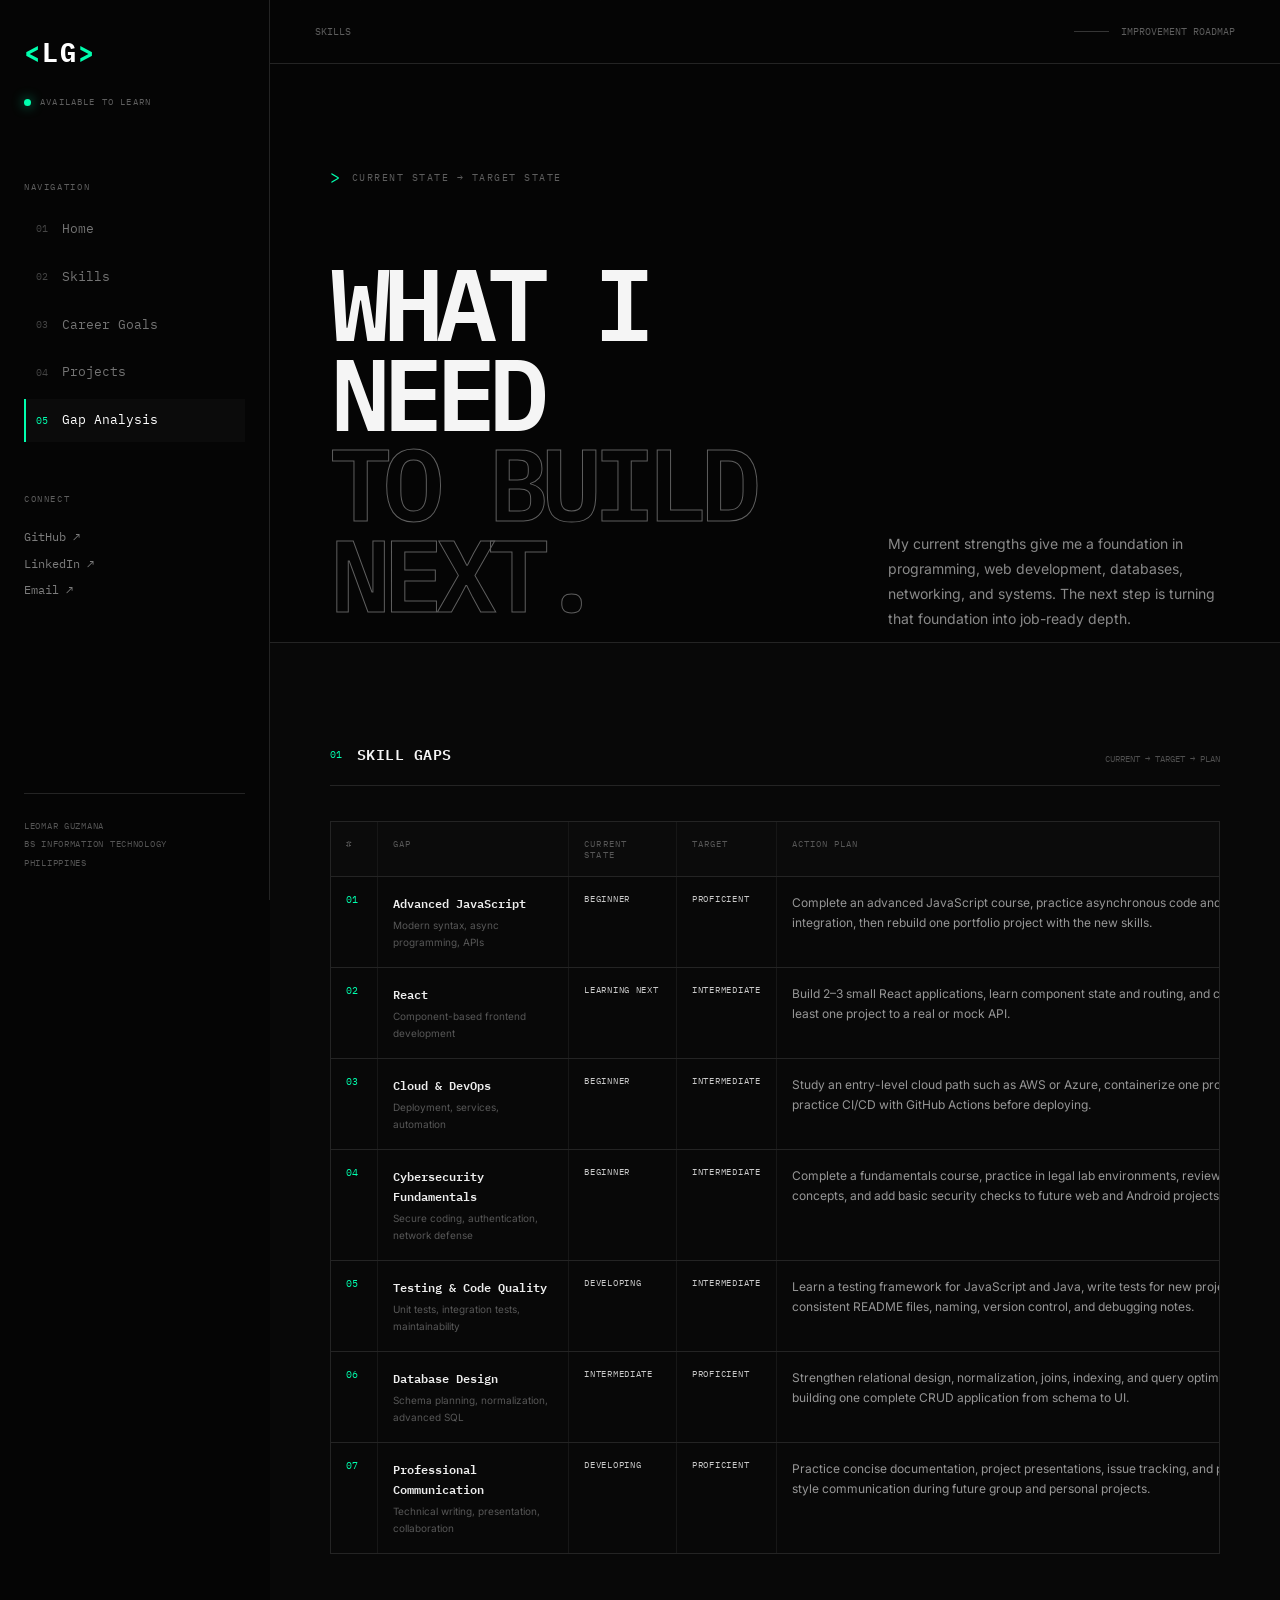
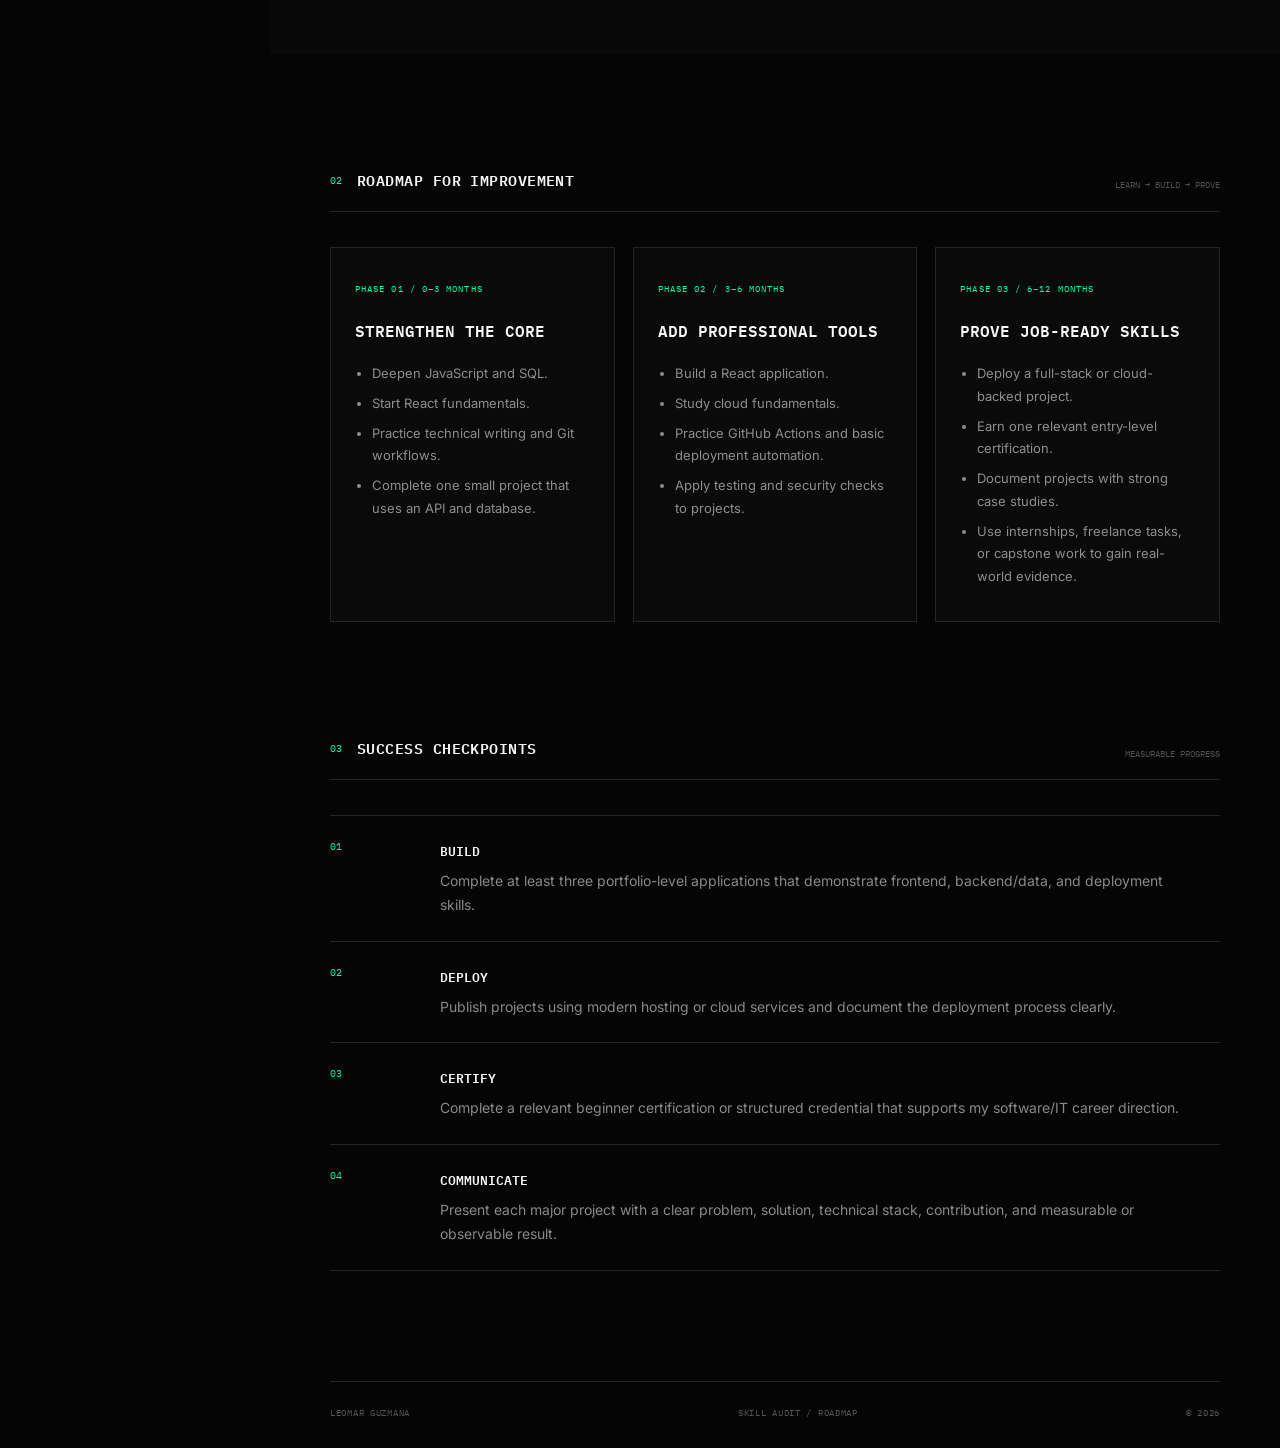
==== commit 3c65e387: "Update gap-analysis.html" ====
--- a/gap-analysis.html
+++ b/gap-analysis.html
@@ -157,9 +157,7 @@
         <header class="top-bar">
 
             <div class="breadcrumb">
-                <span>SKILL_AUDIT</span>
-                <span class="slash">/</span>
-                <span>005</span>
+                <span>SKILLS</span>
             </div>
 
             <div class="top-right">
@@ -186,9 +184,6 @@
 
                 <div>
 
-                    <div class="hero-small">
-                        05 / GAP ANALYSIS
-                    </div>
 
                     <h1>
                         WHAT I NEED<br>
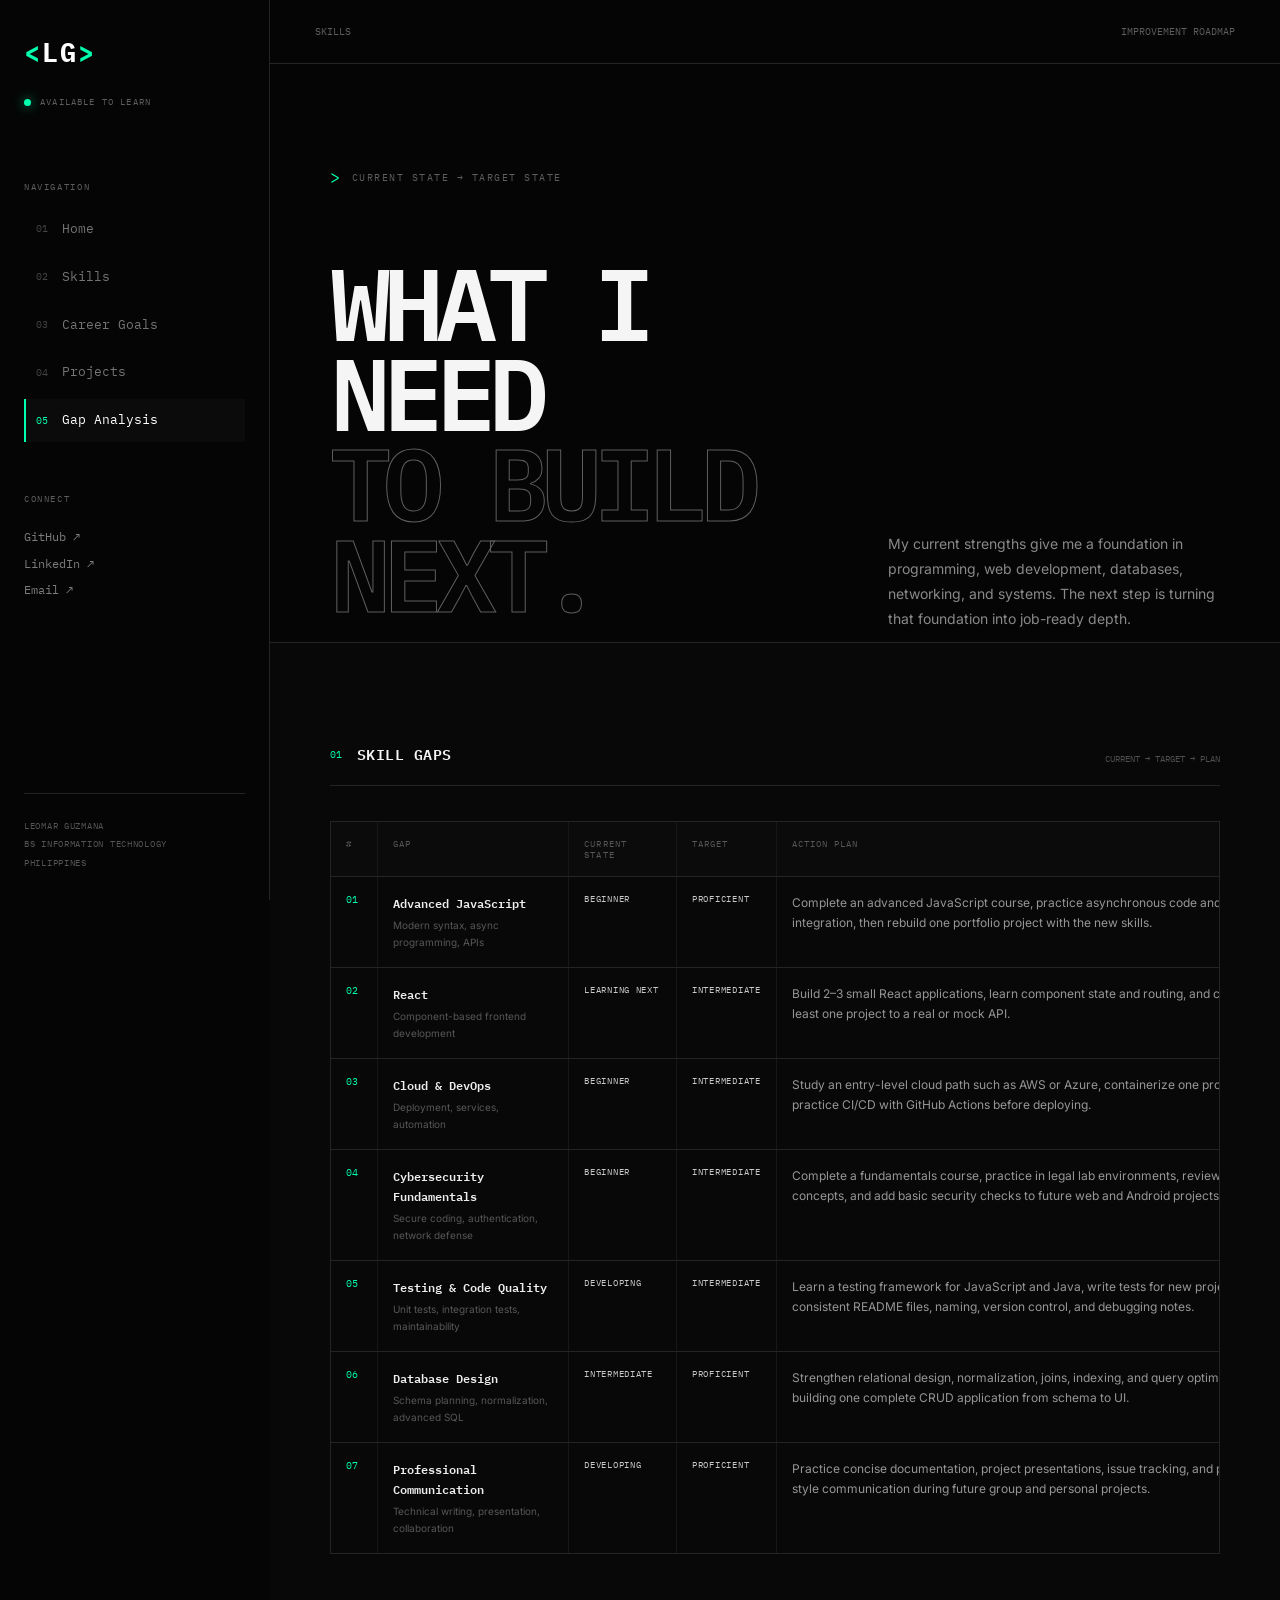
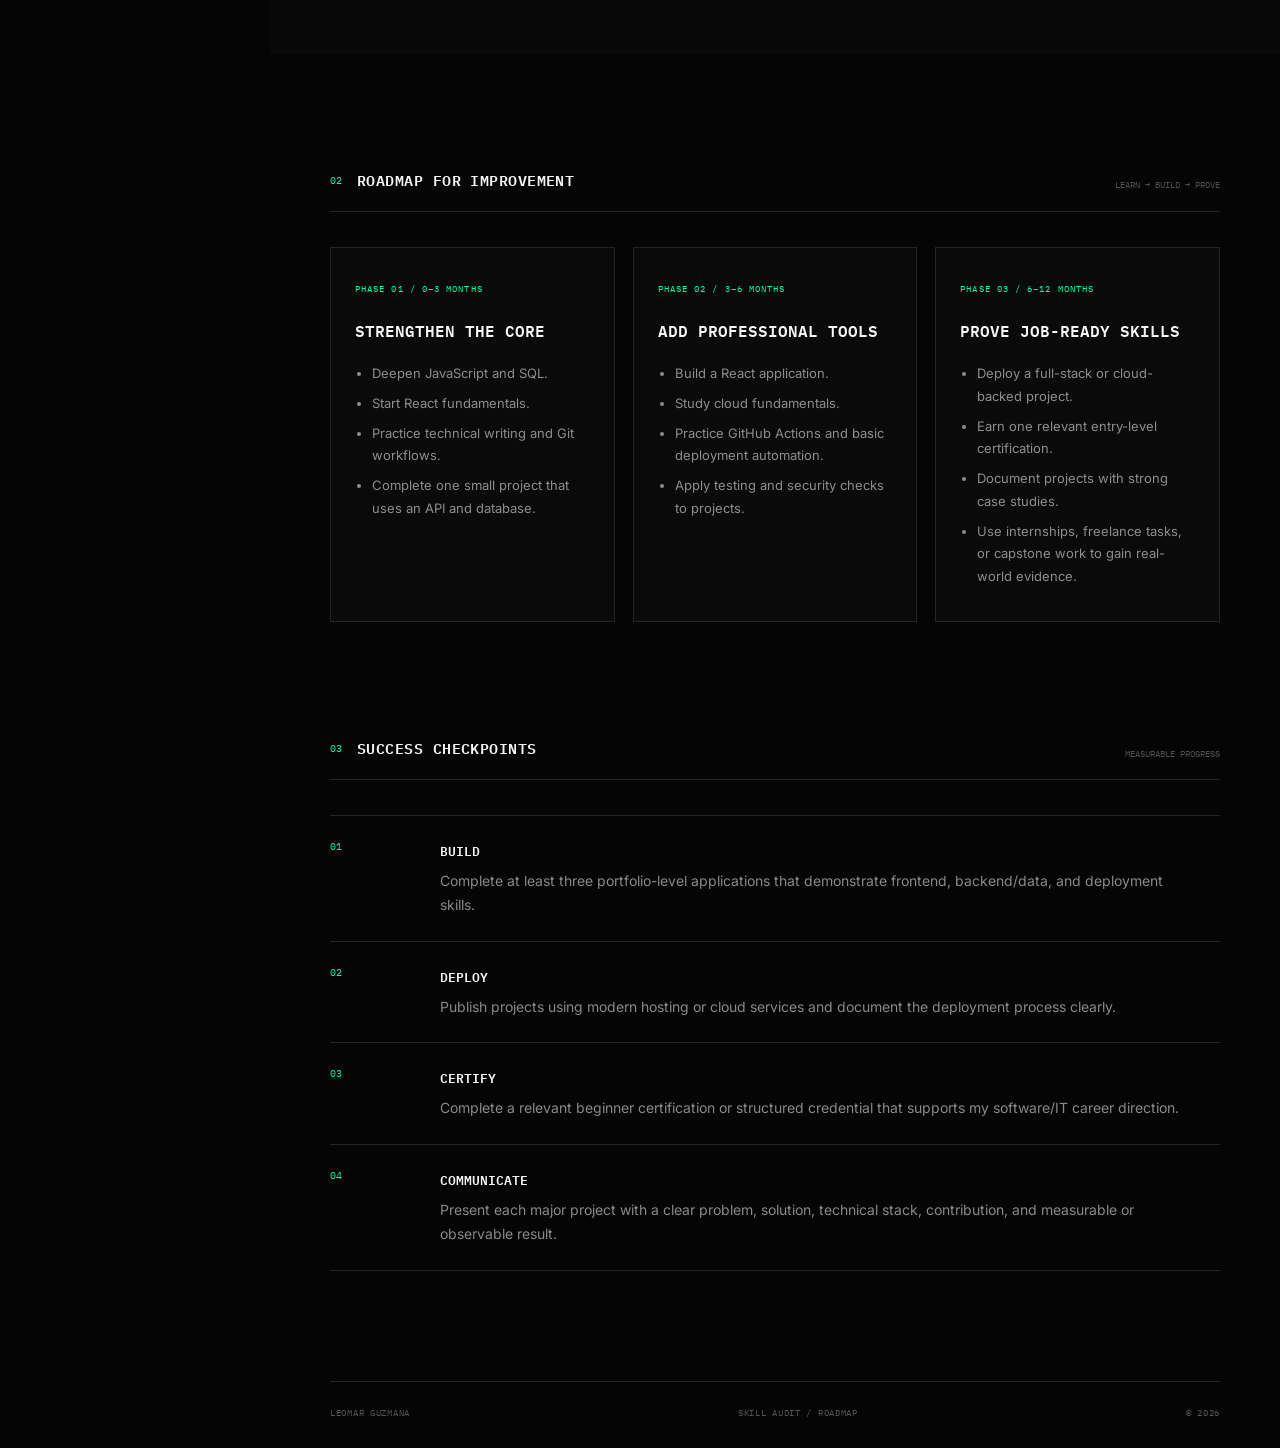
==== commit 987ba415: "Update gap-analysis.html" ====
--- a/gap-analysis.html
+++ b/gap-analysis.html
@@ -161,7 +161,6 @@
             </div>
 
             <div class="top-right">
-                <span class="top-line"></span>
                 <span>IMPROVEMENT ROADMAP</span>
             </div>
 
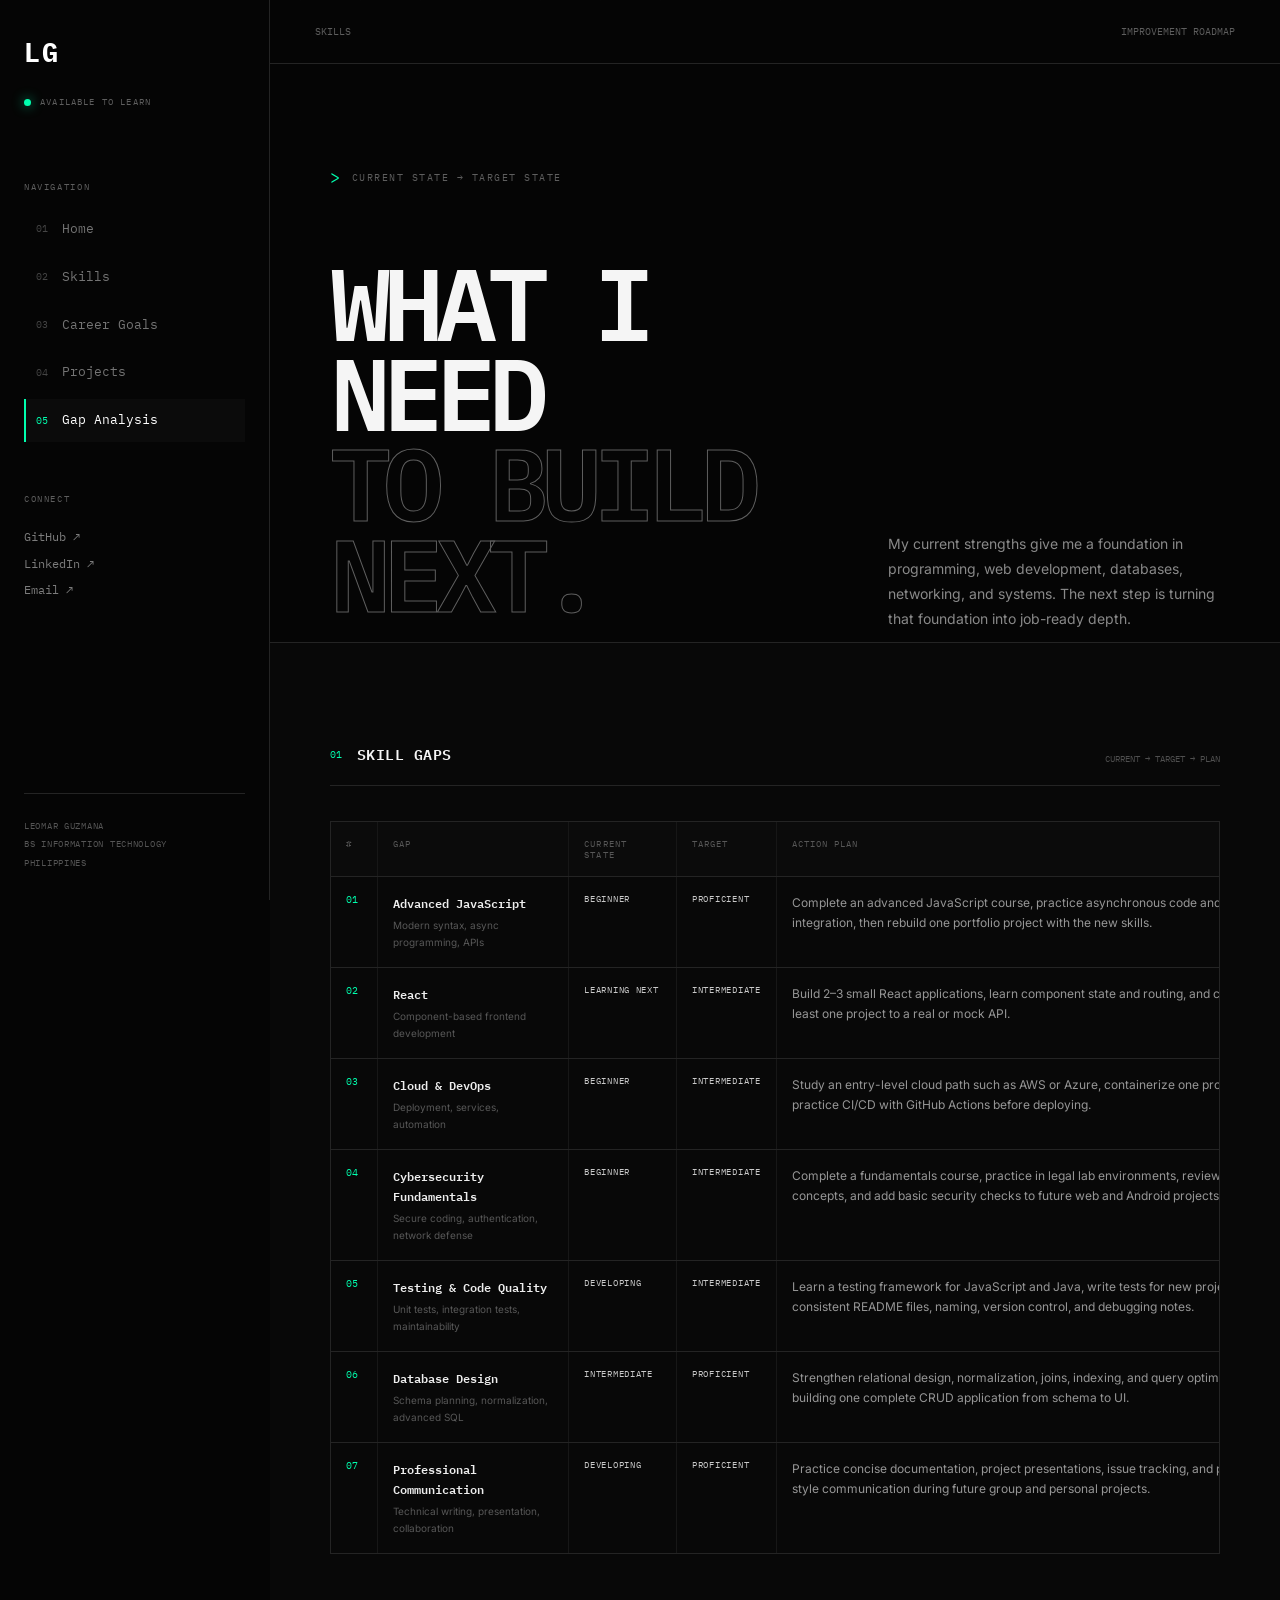
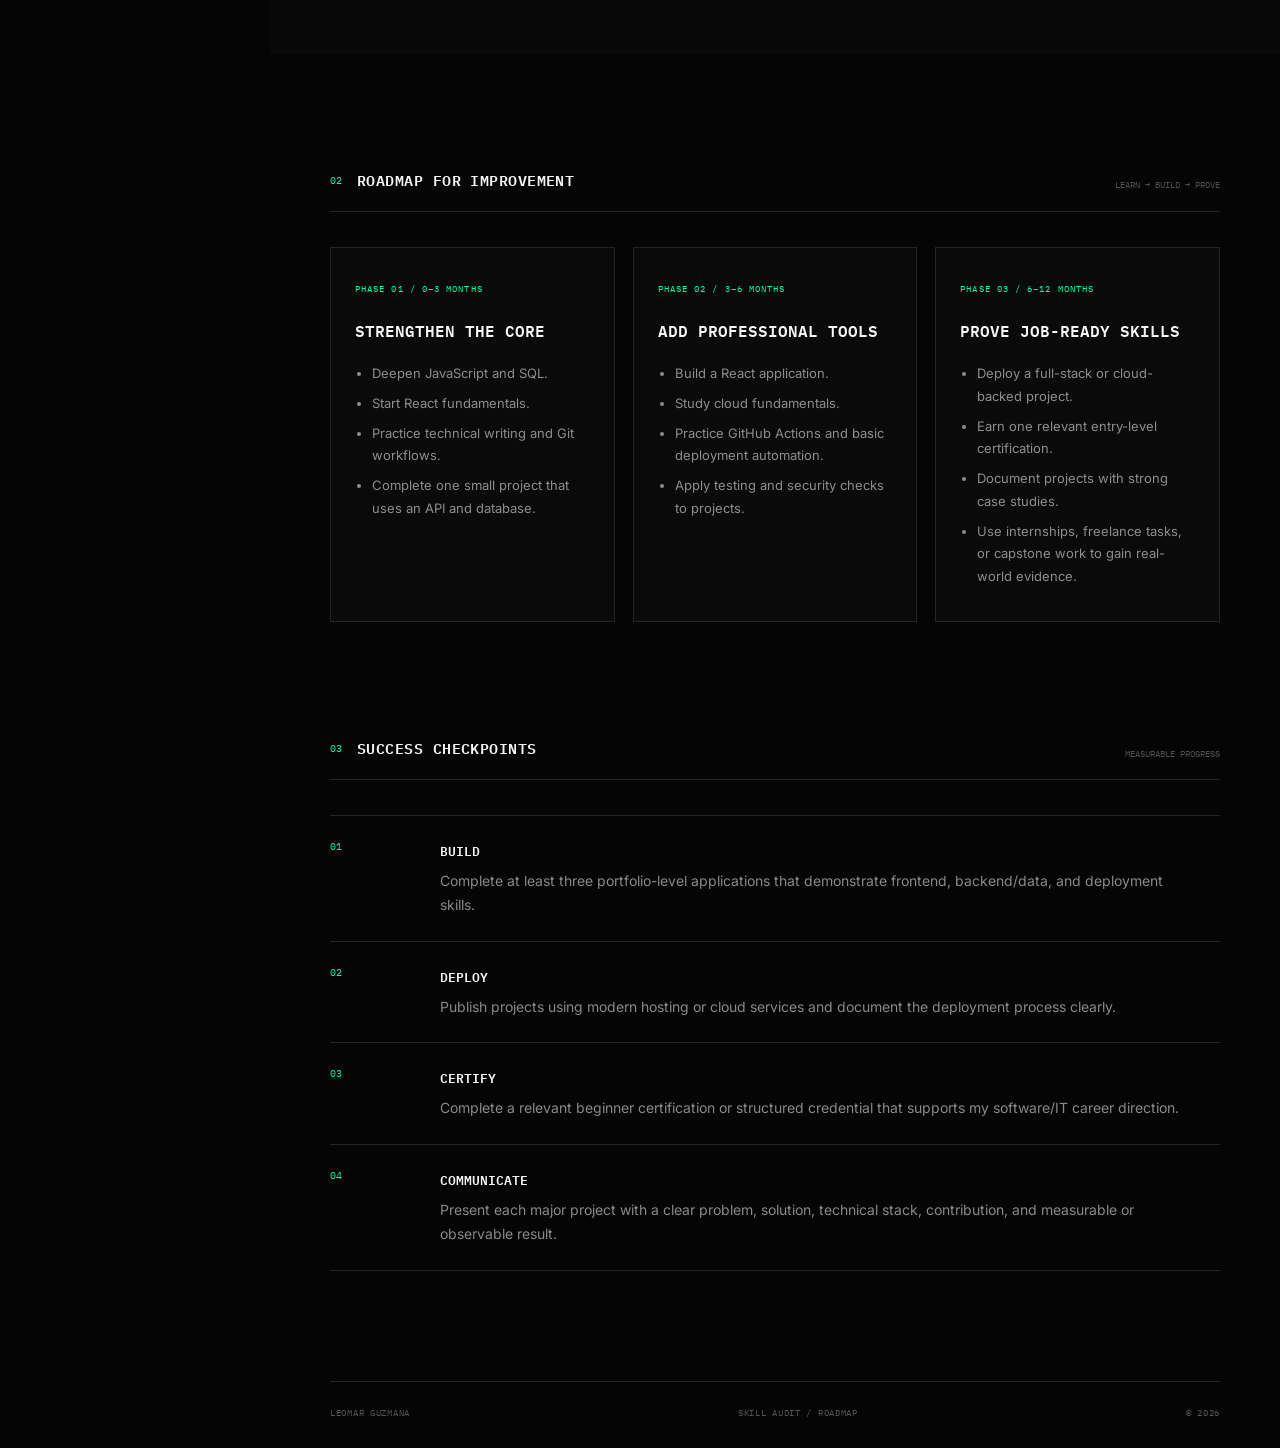
==== commit 8cb8d19e: "Update gap-analysis.html" ====
--- a/gap-analysis.html
+++ b/gap-analysis.html
@@ -44,7 +44,7 @@
 
             <!-- Logo -->
             <a href="index.html" class="logo">
-                <span class="logo-bracket">&lt;</span>LG<span class="logo-bracket">&gt;</span>
+                <span class="logo-bracket"></span>LG<span class="logo-bracket"></span>
             </a>
 
             <!-- Status -->
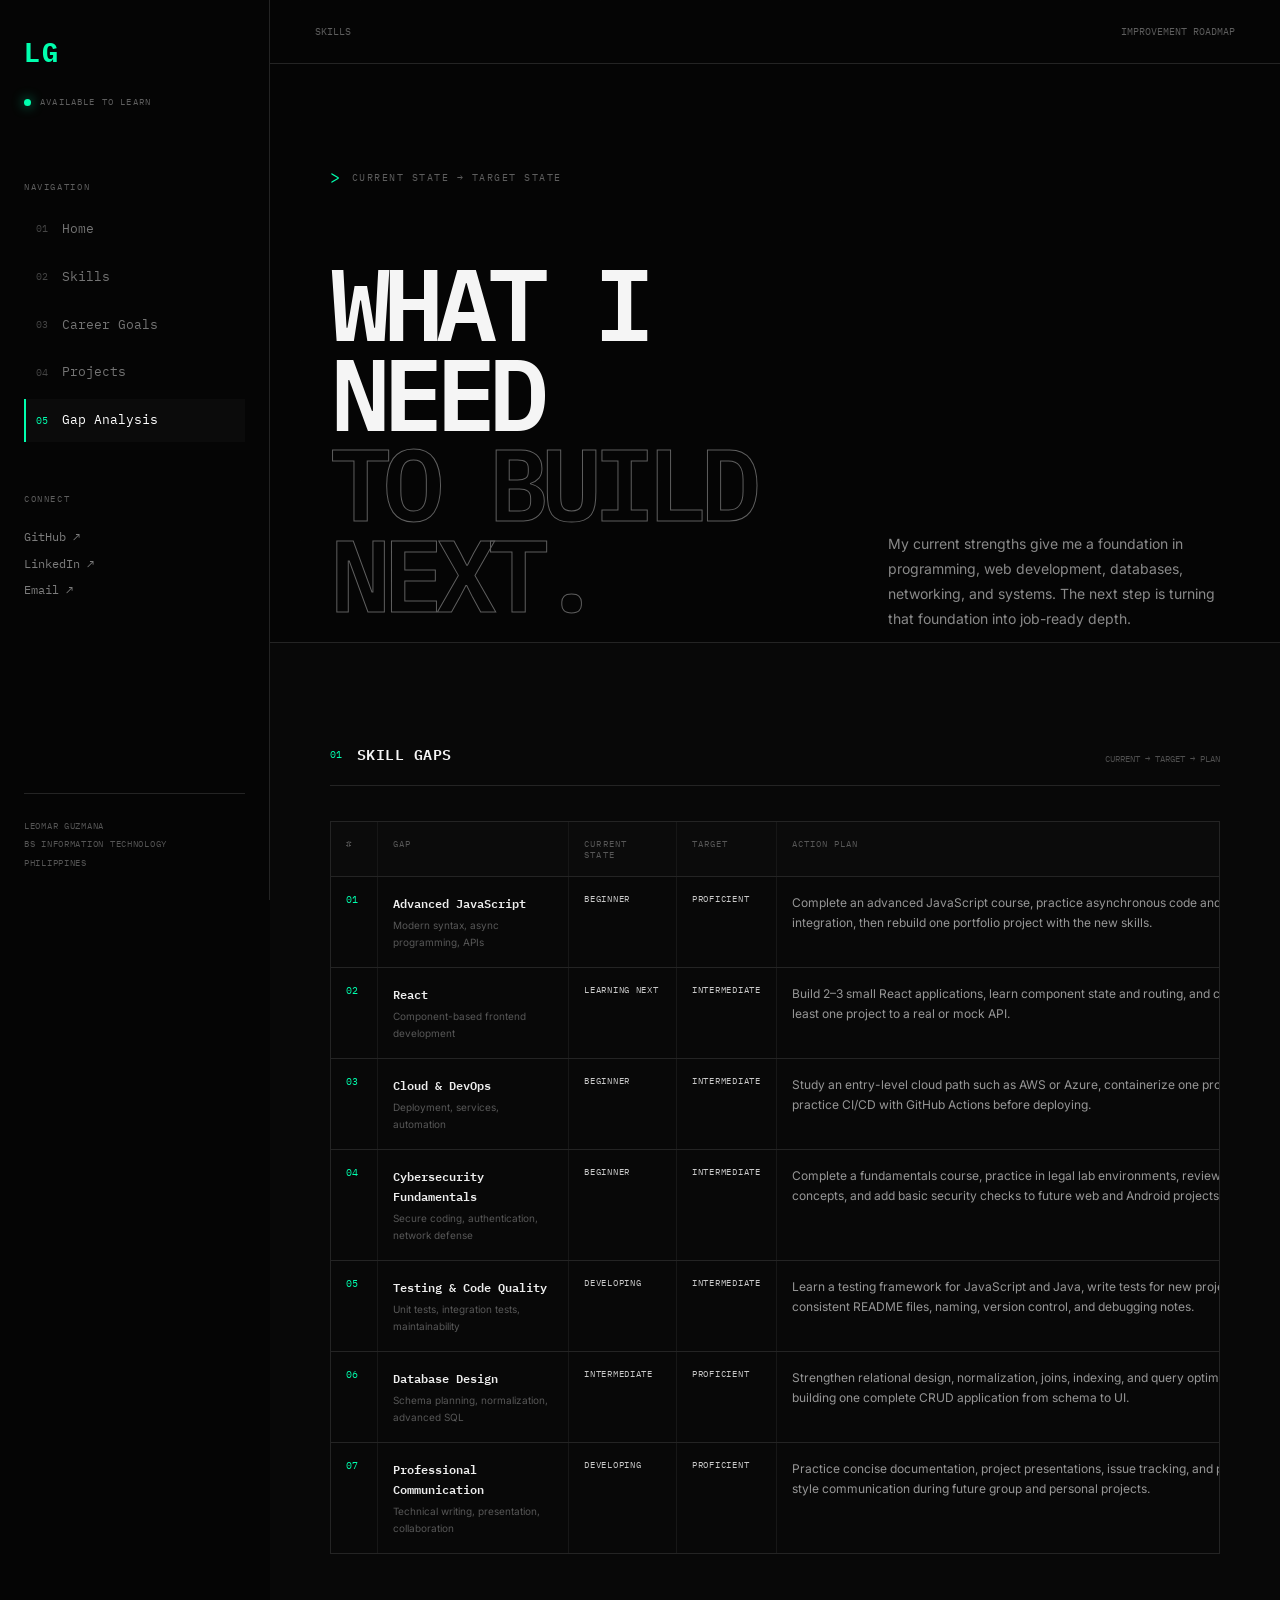
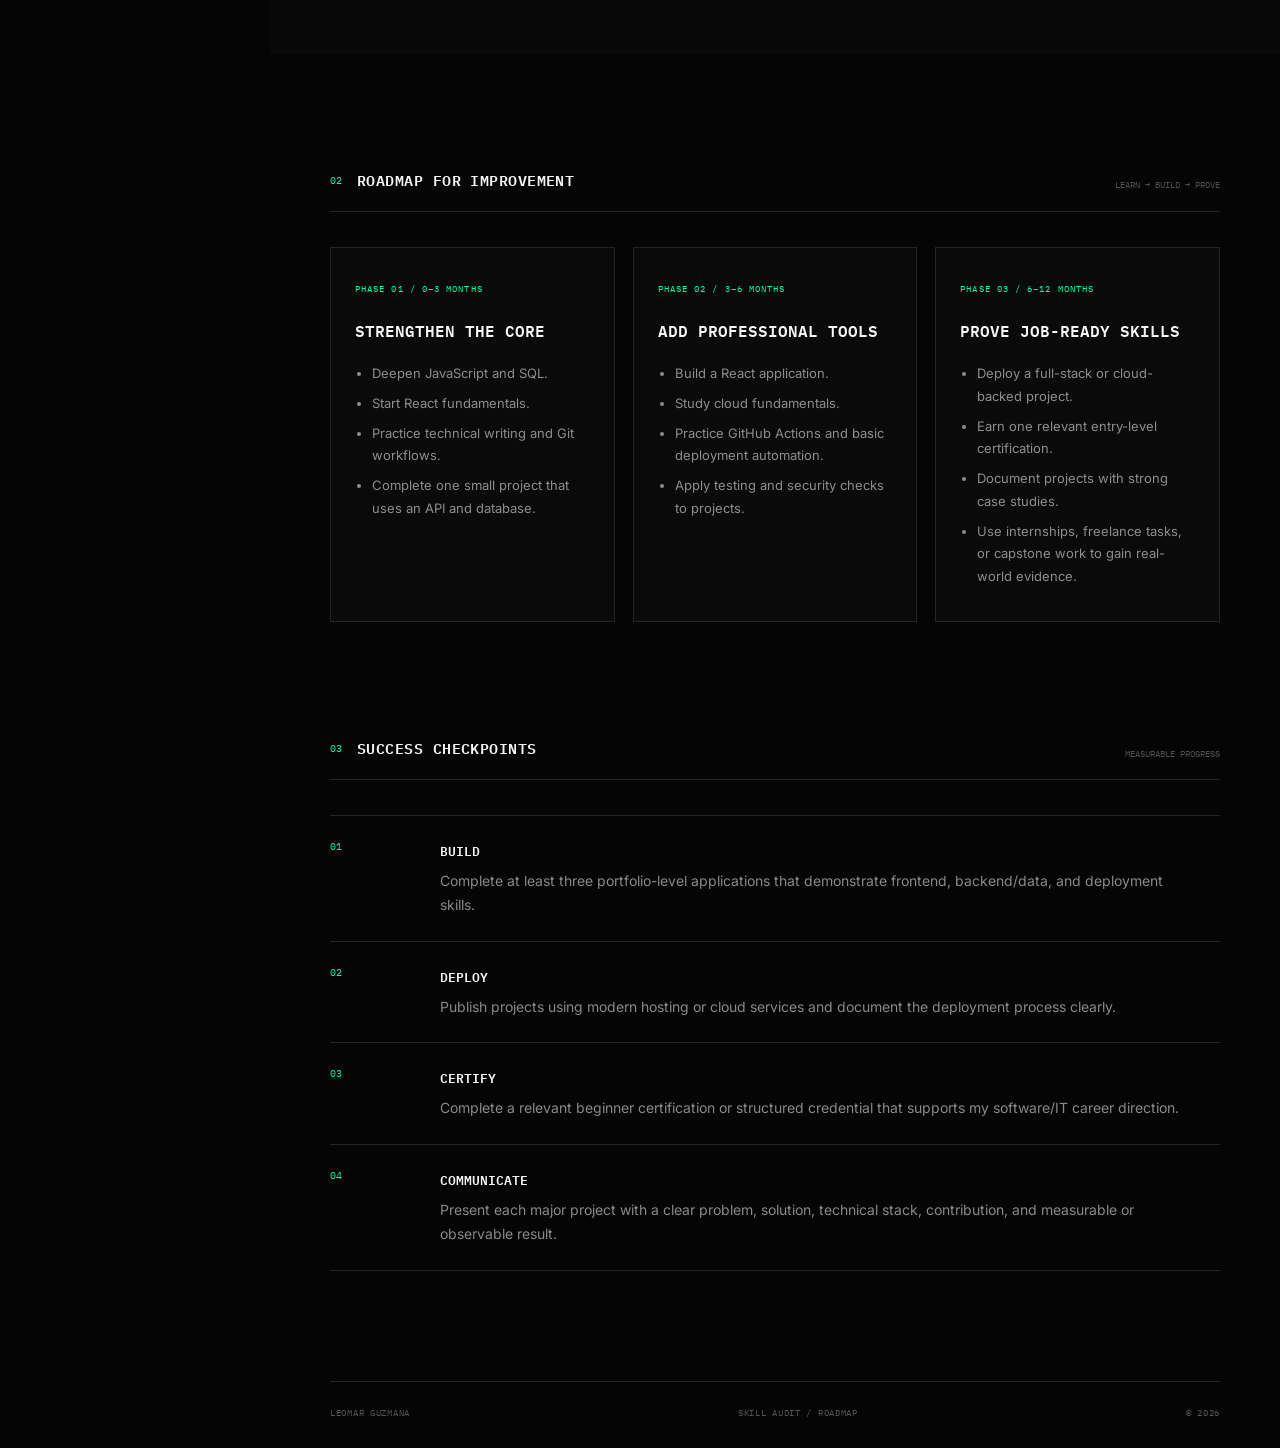
==== commit b8657fa7: "Update gap-analysis.html" ====
--- a/gap-analysis.html
+++ b/gap-analysis.html
@@ -44,7 +44,7 @@
 
             <!-- Logo -->
             <a href="index.html" class="logo">
-                <span class="logo-bracket"></span>LG<span class="logo-bracket"></span>
+                <span class="logo-bracket">LG<span class="logo-bracket"></span>
             </a>
 
             <!-- Status -->
